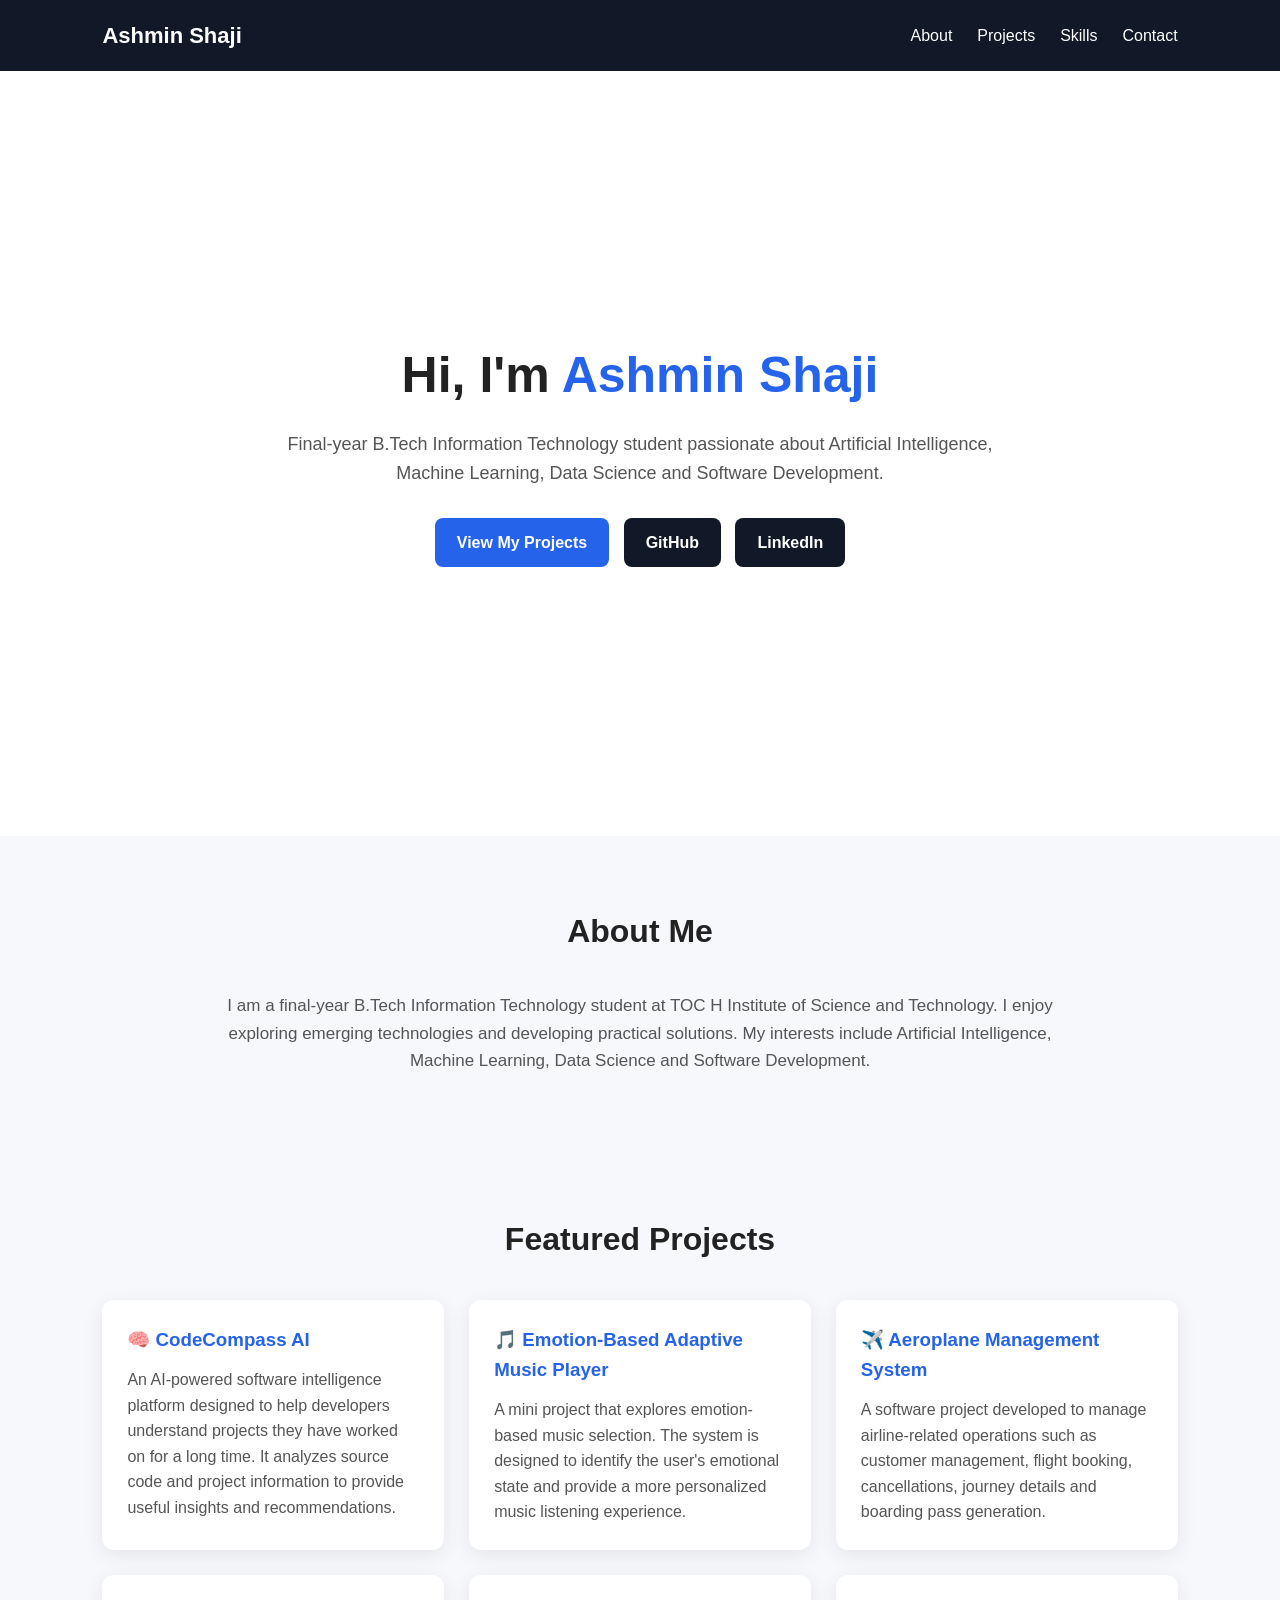
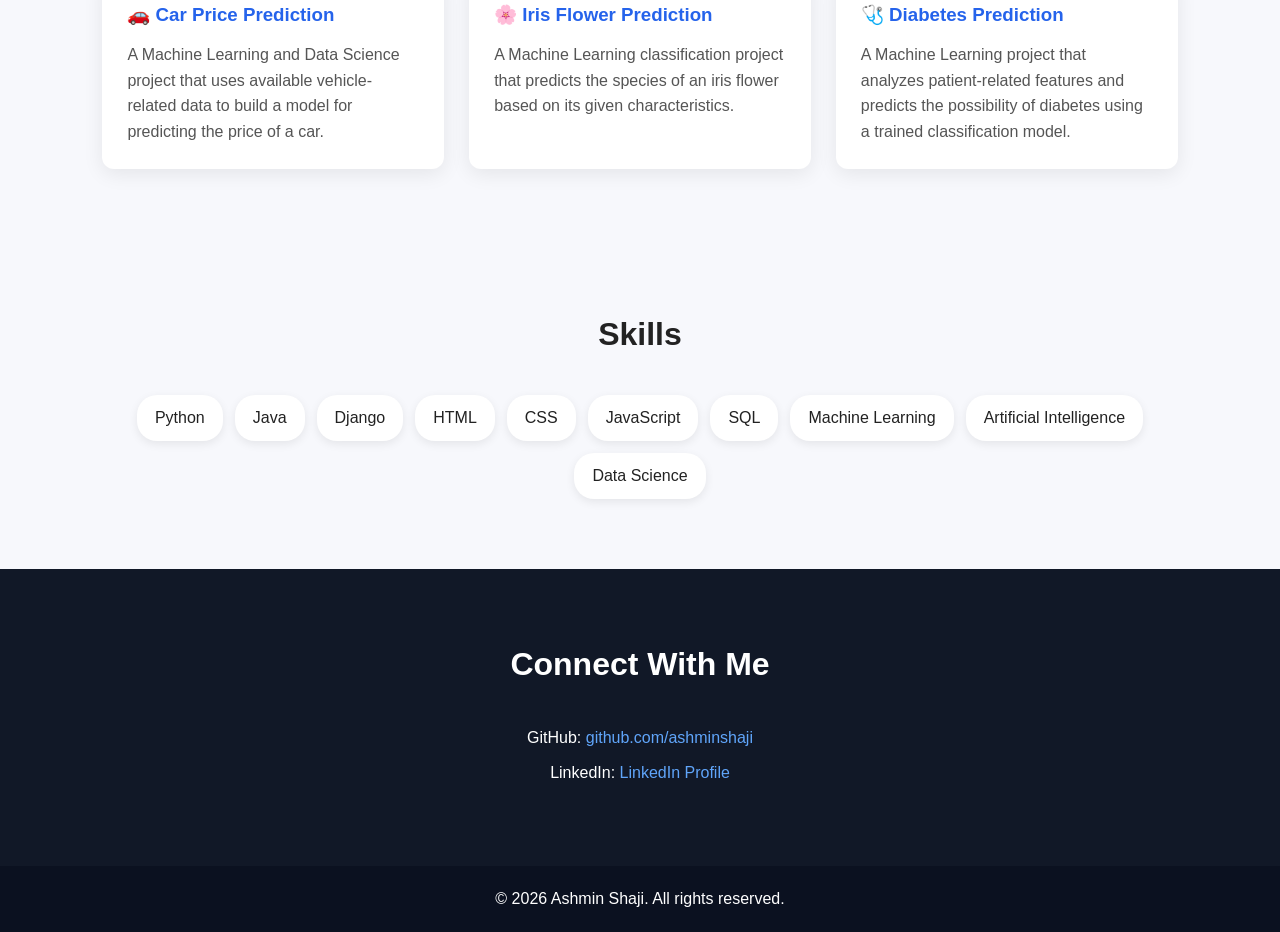
==== index.html @ 0270db67 "Create index.html" ====
<!DOCTYPE html>
<html lang="en">
<head>
    <meta charset="UTF-8">
    <meta name="viewport" content="width=device-width, initial-scale=1.0">

    <title>Ashmin Shaji | Portfolio</title>

    <style>
        * {
            margin: 0;
            padding: 0;
            box-sizing: border-box;
            scroll-behavior: smooth;
        }

        body {
            font-family: Arial, sans-serif;
            background: #f7f8fc;
            color: #222;
            line-height: 1.6;
        }

        header {
            background: #111827;
            color: white;
            padding: 18px 8%;
            position: sticky;
            top: 0;
            z-index: 1000;
        }

        nav {
            display: flex;
            justify-content: space-between;
            align-items: center;
        }

        .logo {
            font-size: 22px;
            font-weight: bold;
        }

        nav ul {
            display: flex;
            list-style: none;
            gap: 25px;
        }

        nav a {
            color: white;
            text-decoration: none;
        }

        nav a:hover {
            color: #60a5fa;
        }

        .hero {
            min-height: 85vh;
            display: flex;
            align-items: center;
            justify-content: center;
            text-align: center;
            padding: 50px 8%;
            background: white;
        }

        .hero h1 {
            font-size: 50px;
            margin-bottom: 15px;
        }

        .hero h1 span {
            color: #2563eb;
        }

        .hero p {
            max-width: 750px;
            margin: auto;
            font-size: 18px;
            color: #555;
        }

        .buttons {
            margin-top: 25px;
        }

        .btn {
            display: inline-block;
            padding: 12px 22px;
            margin: 5px;
            border-radius: 8px;
            text-decoration: none;
            font-weight: bold;
            background: #2563eb;
            color: white;
        }

        .btn.secondary {
            background: #111827;
        }

        section {
            padding: 70px 8%;
        }

        section h2 {
            text-align: center;
            font-size: 32px;
            margin-bottom: 35px;
        }

        .about {
            max-width: 850px;
            margin: auto;
            text-align: center;
            font-size: 17px;
            color: #555;
        }

        .projects {
            display: grid;
            grid-template-columns: repeat(auto-fit, minmax(280px, 1fr));
            gap: 25px;
        }

        .card {
            background: white;
            padding: 25px;
            border-radius: 12px;
            box-shadow: 0 5px 20px rgba(0,0,0,0.08);
        }

        .card h3 {
            margin-bottom: 12px;
            color: #2563eb;
        }

        .card p {
            color: #555;
        }

        .skills {
            display: flex;
            flex-wrap: wrap;
            justify-content: center;
            gap: 12px;
        }

        .skill {
            background: white;
            padding: 10px 18px;
            border-radius: 20px;
            box-shadow: 0 3px 10px rgba(0,0,0,0.08);
        }

        .contact {
            text-align: center;
            background: #111827;
            color: white;
        }

        .contact p {
            margin: 10px 0;
        }

        .contact a {
            color: #60a5fa;
            text-decoration: none;
        }

        footer {
            text-align: center;
            padding: 20px;
            background: #0b1120;
            color: white;
        }

        @media (max-width: 700px) {
            nav ul {
                display: none;
            }

            .hero h1 {
                font-size: 38px;
            }
        }
    </style>
</head>

<body>

<header>
    <nav>
        <div class="logo">Ashmin Shaji</div>

        <ul>
            <li><a href="#about">About</a></li>
            <li><a href="#projects">Projects</a></li>
            <li><a href="#skills">Skills</a></li>
            <li><a href="#contact">Contact</a></li>
        </ul>
    </nav>
</header>

<section class="hero">
    <div>
        <h1>Hi, I'm <span>Ashmin Shaji</span></h1>

        <p>
            Final-year B.Tech Information Technology student passionate about
            Artificial Intelligence, Machine Learning, Data Science and
            Software Development.
        </p>

        <div class="buttons">
            <a class="btn" href="#projects">View My Projects</a>

            <a class="btn secondary"
               href="https://github.com/ashminshaji"
               target="_blank">
                GitHub
            </a>

            <a class="btn secondary"
               href="https://www.linkedin.com/in/ashmin-shaji-2b03342a4"
               target="_blank">
                LinkedIn
            </a>
        </div>
    </div>
</section>

<section id="about">
    <h2>About Me</h2>

    <div class="about">
        <p>
            I am a final-year B.Tech Information Technology student at
            TOC H Institute of Science and Technology. I enjoy exploring
            emerging technologies and developing practical solutions.
            My interests include Artificial Intelligence, Machine Learning,
            Data Science and Software Development.
        </p>
    </div>
</section>

<section id="projects">
    <h2>Featured Projects</h2>

    <div class="projects">

        <div class="card">
            <h3>🧠 CodeCompass AI</h3>
            <p>
                An AI-powered software intelligence platform designed to help
                developers understand projects they have worked on for a long
                time. It analyzes source code and project information to provide
                useful insights and recommendations.
            </p>
        </div>

        <div class="card">
            <h3>🎵 Emotion-Based Adaptive Music Player</h3>
            <p>
                A mini project that explores emotion-based music selection.
                The system is designed to identify the user's emotional state
                and provide a more personalized music listening experience.
            </p>
        </div>

        <div class="card">
            <h3>✈️ Aeroplane Management System</h3>
            <p>
                A software project developed to manage airline-related
                operations such as customer management, flight booking,
                cancellations, journey details and boarding pass generation.
            </p>
        </div>

        <div class="card">
            <h3>🚗 Car Price Prediction</h3>
            <p>
                A Machine Learning and Data Science project that uses
                available vehicle-related data to build a model for predicting
                the price of a car.
            </p>
        </div>

        <div class="card">
            <h3>🌸 Iris Flower Prediction</h3>
            <p>
                A Machine Learning classification project that predicts the
                species of an iris flower based on its given characteristics.
            </p>
        </div>

        <div class="card">
            <h3>🩺 Diabetes Prediction</h3>
            <p>
                A Machine Learning project that analyzes patient-related
                features and predicts the possibility of diabetes using a
                trained classification model.
            </p>
        </div>

    </div>
</section>

<section id="skills">
    <h2>Skills</h2>

    <div class="skills">
        <div class="skill">Python</div>
        <div class="skill">Java</div>
        <div class="skill">Django</div>
        <div class="skill">HTML</div>
        <div class="skill">CSS</div>
        <div class="skill">JavaScript</div>
        <div class="skill">SQL</div>
        <div class="skill">Machine Learning</div>
        <div class="skill">Artificial Intelligence</div>
        <div class="skill">Data Science</div>
    </div>
</section>

<section id="contact" class="contact">
    <h2>Connect With Me</h2>

    <p>
        GitHub:
        <a href="https://github.com/ashminshaji" target="_blank">
            github.com/ashminshaji
        </a>
    </p>

    <p>
        LinkedIn:
        <a href="https://www.linkedin.com/in/ashmin-shaji-2b03342a4"
           target="_blank">
            LinkedIn Profile
        </a>
    </p>
</section>

<footer>
    <p>© 2026 Ashmin Shaji. All rights reserved.</p>
</footer>

</body>
</html>
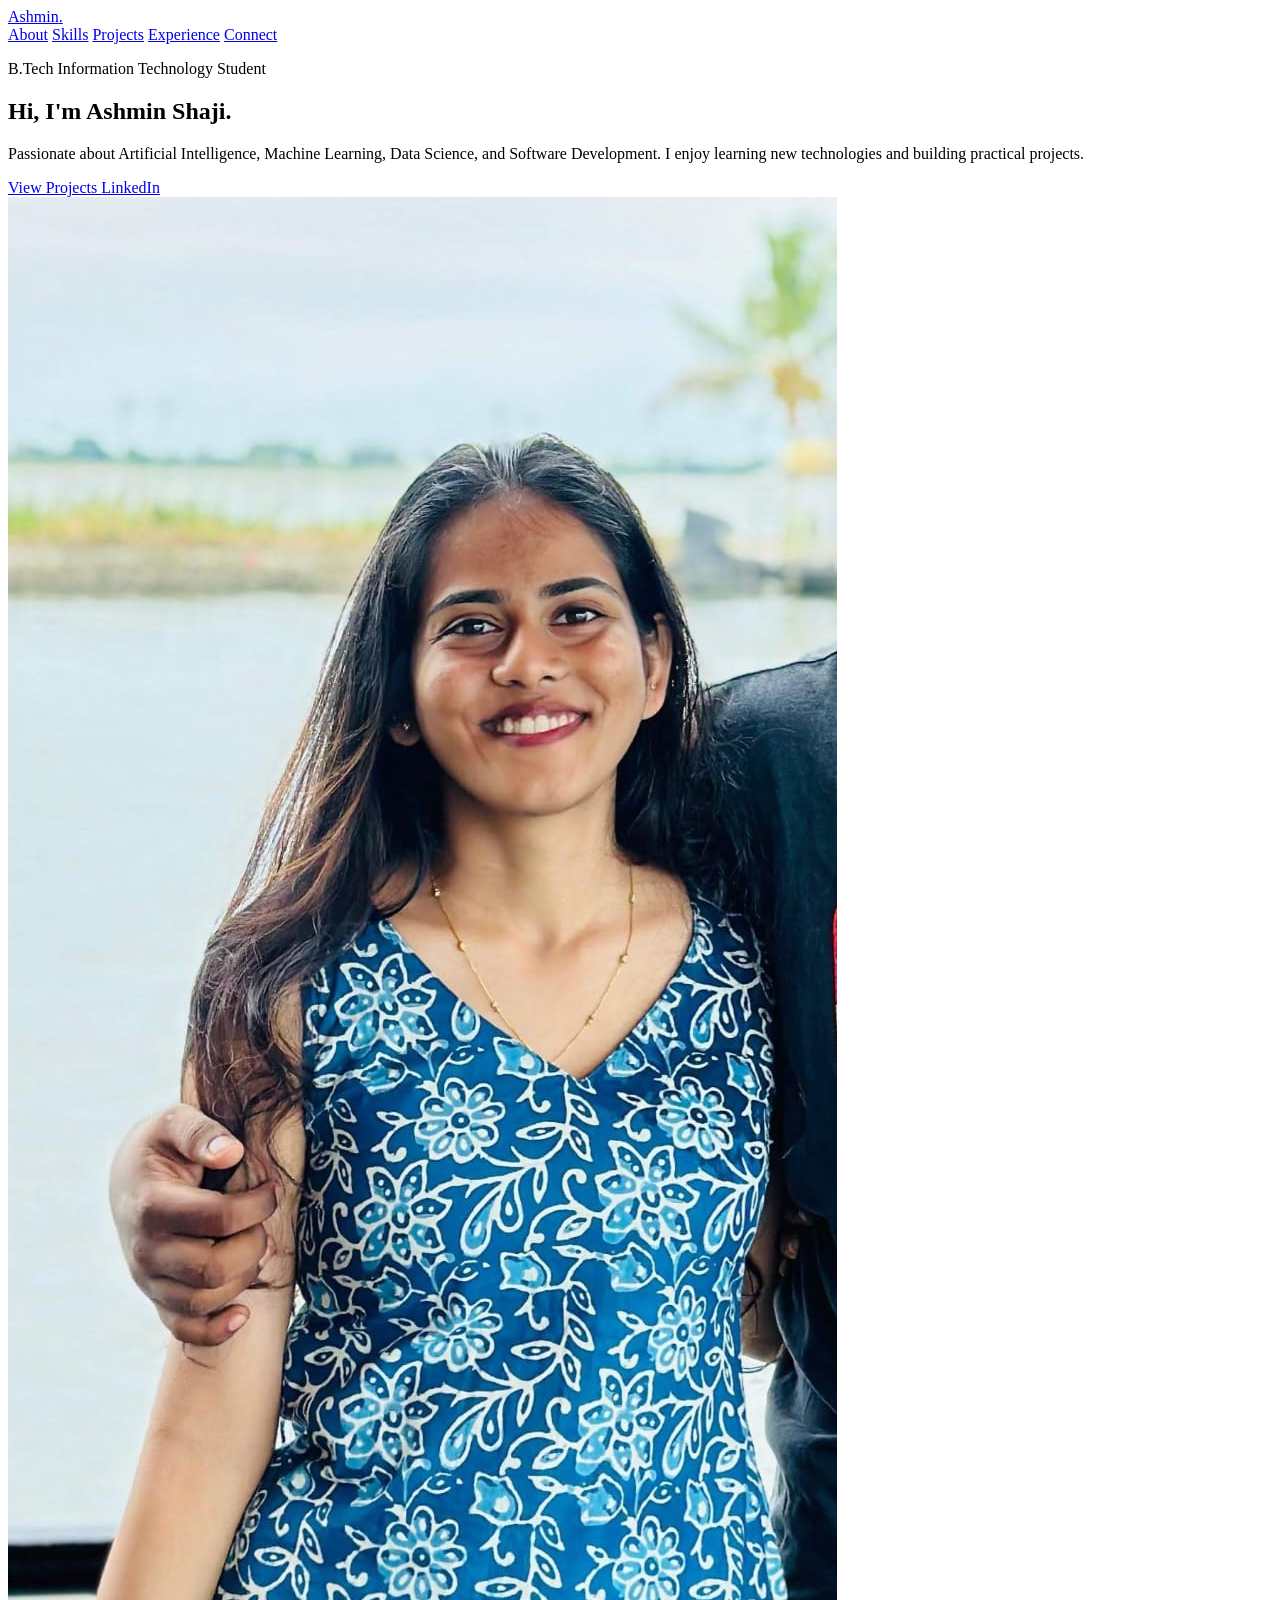
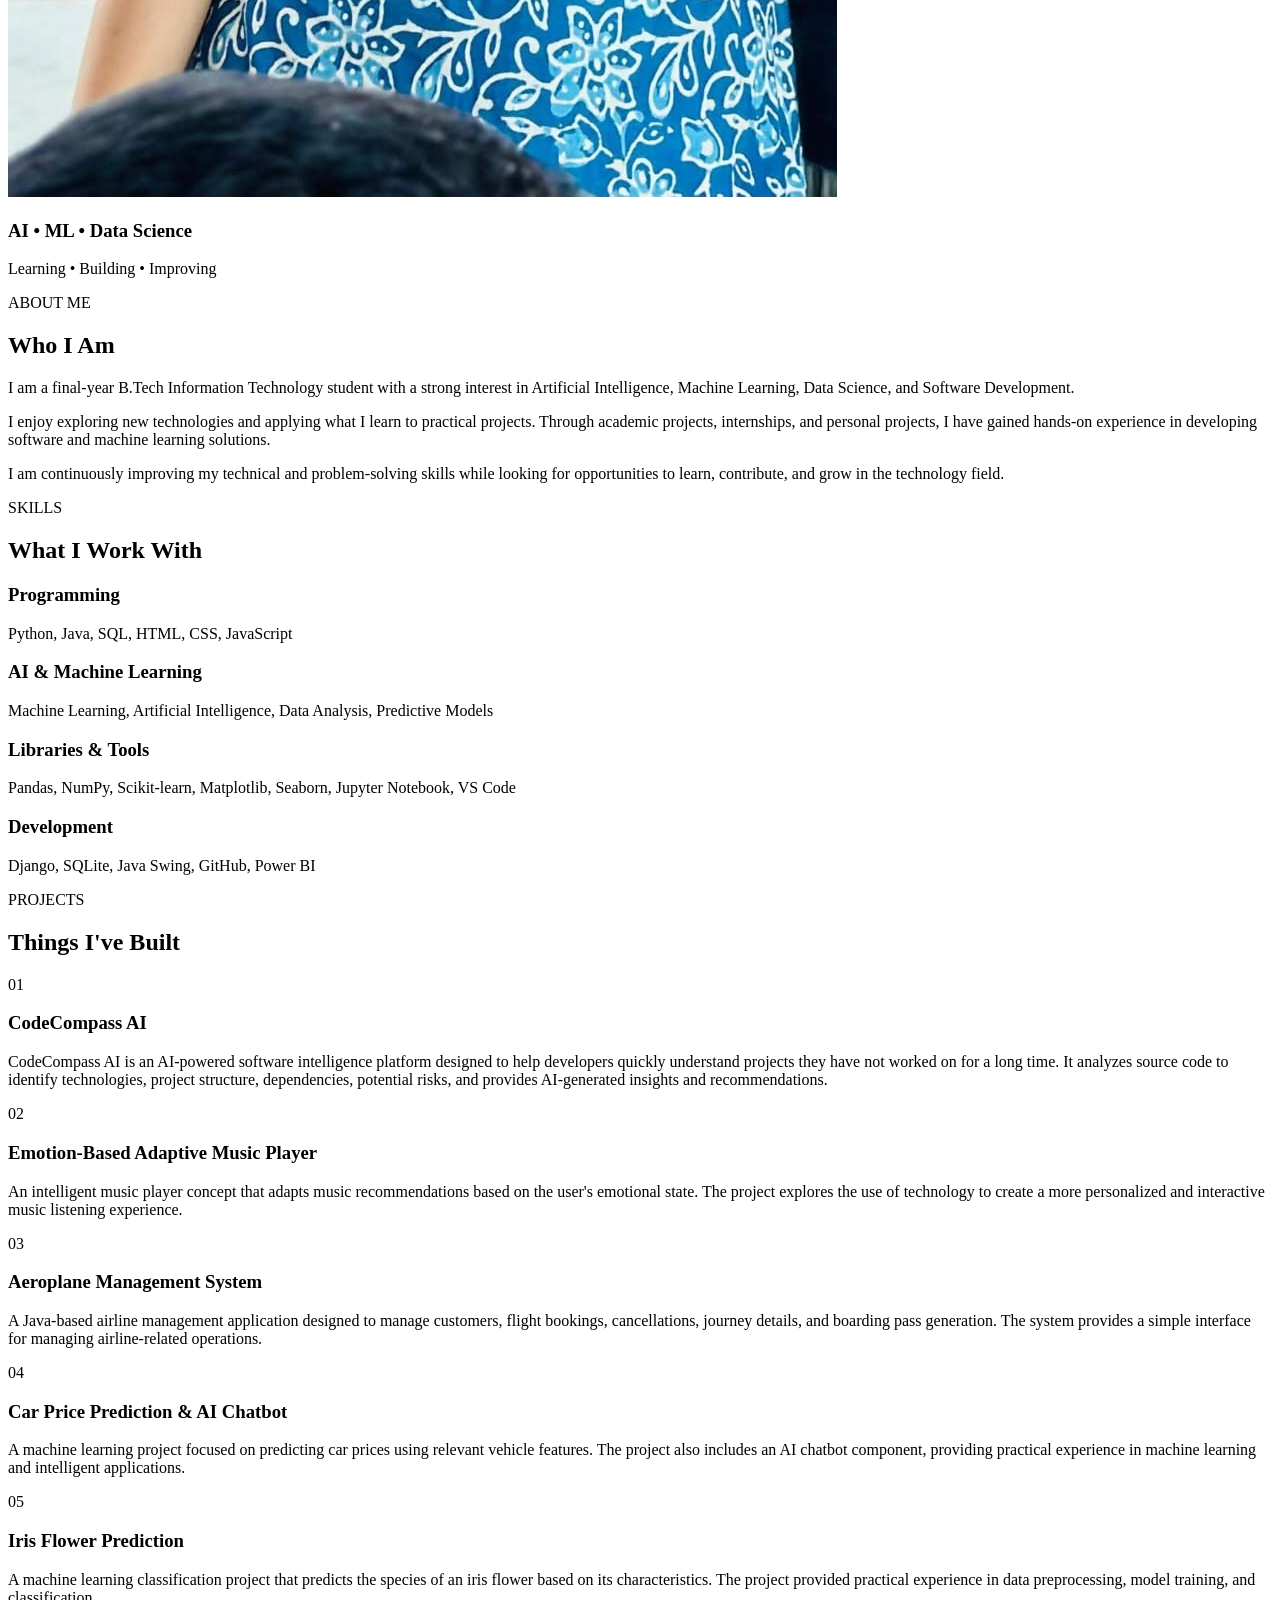
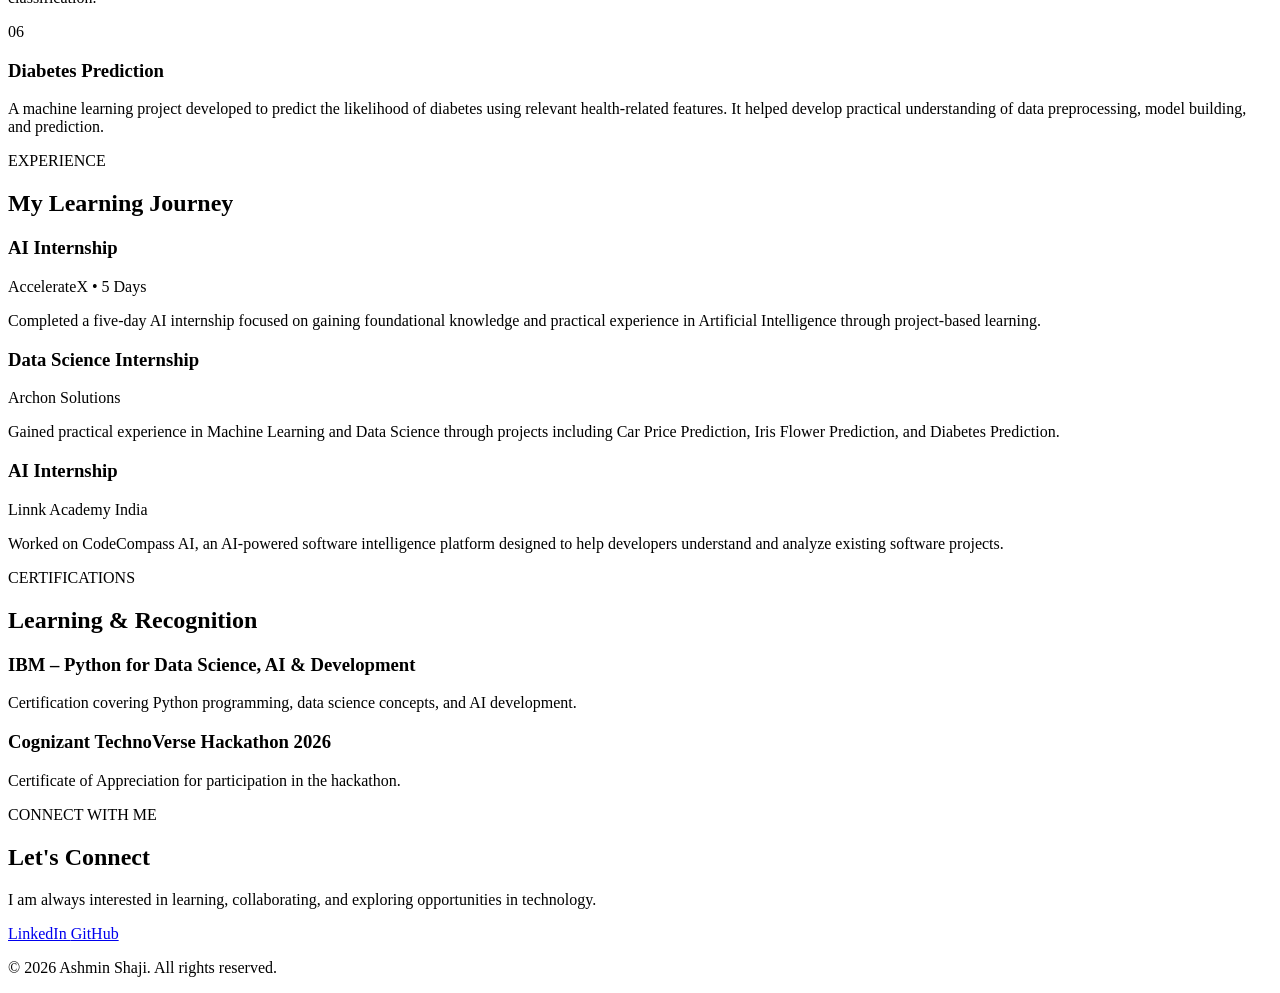
==== commit 583bf351: "Update index.html" ====
--- a/index.html
+++ b/index.html
@@ -1,352 +1,463 @@
 <!DOCTYPE html>
 <html lang="en">
+
 <head>
     <meta charset="UTF-8">
     <meta name="viewport" content="width=device-width, initial-scale=1.0">
 
     <title>Ashmin Shaji | Portfolio</title>
 
-    <style>
-        * {
-            margin: 0;
-            padding: 0;
-            box-sizing: border-box;
-            scroll-behavior: smooth;
-        }
-
-        body {
-            font-family: Arial, sans-serif;
-            background: #f7f8fc;
-            color: #222;
-            line-height: 1.6;
-        }
-
-        header {
-            background: #111827;
-            color: white;
-            padding: 18px 8%;
-            position: sticky;
-            top: 0;
-            z-index: 1000;
-        }
-
-        nav {
-            display: flex;
-            justify-content: space-between;
-            align-items: center;
-        }
-
-        .logo {
-            font-size: 22px;
-            font-weight: bold;
-        }
-
-        nav ul {
-            display: flex;
-            list-style: none;
-            gap: 25px;
-        }
-
-        nav a {
-            color: white;
-            text-decoration: none;
-        }
-
-        nav a:hover {
-            color: #60a5fa;
-        }
-
-        .hero {
-            min-height: 85vh;
-            display: flex;
-            align-items: center;
-            justify-content: center;
-            text-align: center;
-            padding: 50px 8%;
-            background: white;
-        }
-
-        .hero h1 {
-            font-size: 50px;
-            margin-bottom: 15px;
-        }
-
-        .hero h1 span {
-            color: #2563eb;
-        }
-
-        .hero p {
-            max-width: 750px;
-            margin: auto;
-            font-size: 18px;
-            color: #555;
-        }
-
-        .buttons {
-            margin-top: 25px;
-        }
-
-        .btn {
-            display: inline-block;
-            padding: 12px 22px;
-            margin: 5px;
-            border-radius: 8px;
-            text-decoration: none;
-            font-weight: bold;
-            background: #2563eb;
-            color: white;
-        }
-
-        .btn.secondary {
-            background: #111827;
-        }
-
-        section {
-            padding: 70px 8%;
-        }
-
-        section h2 {
-            text-align: center;
-            font-size: 32px;
-            margin-bottom: 35px;
-        }
-
-        .about {
-            max-width: 850px;
-            margin: auto;
-            text-align: center;
-            font-size: 17px;
-            color: #555;
-        }
-
-        .projects {
-            display: grid;
-            grid-template-columns: repeat(auto-fit, minmax(280px, 1fr));
-            gap: 25px;
-        }
-
-        .card {
-            background: white;
-            padding: 25px;
-            border-radius: 12px;
-            box-shadow: 0 5px 20px rgba(0,0,0,0.08);
-        }
-
-        .card h3 {
-            margin-bottom: 12px;
-            color: #2563eb;
-        }
-
-        .card p {
-            color: #555;
-        }
-
-        .skills {
-            display: flex;
-            flex-wrap: wrap;
-            justify-content: center;
-            gap: 12px;
-        }
-
-        .skill {
-            background: white;
-            padding: 10px 18px;
-            border-radius: 20px;
-            box-shadow: 0 3px 10px rgba(0,0,0,0.08);
-        }
-
-        .contact {
-            text-align: center;
-            background: #111827;
-            color: white;
-        }
-
-        .contact p {
-            margin: 10px 0;
-        }
-
-        .contact a {
-            color: #60a5fa;
-            text-decoration: none;
-        }
-
-        footer {
-            text-align: center;
-            padding: 20px;
-            background: #0b1120;
-            color: white;
-        }
-
-        @media (max-width: 700px) {
-            nav ul {
-                display: none;
-            }
-
-            .hero h1 {
-                font-size: 38px;
-            }
-        }
-    </style>
+    <link rel="stylesheet" href="style.css">
+
+    <link rel="preconnect" href="https://fonts.googleapis.com">
+    <link rel="preconnect" href="https://fonts.gstatic.com" crossorigin>
+    <link href="https://fonts.googleapis.com/css2?family=Inter:wght@400;500;600;700;800&display=swap" rel="stylesheet">
 </head>
 
 <body>
 
-<header>
-    <nav>
-        <div class="logo">Ashmin Shaji</div>
-
-        <ul>
-            <li><a href="#about">About</a></li>
-            <li><a href="#projects">Projects</a></li>
-            <li><a href="#skills">Skills</a></li>
-            <li><a href="#contact">Contact</a></li>
-        </ul>
-    </nav>
-</header>
-
-<section class="hero">
-    <div>
-        <h1>Hi, I'm <span>Ashmin Shaji</span></h1>
+    <!-- Navigation -->
+    <header>
+        <a href="#home" class="logo">
+            Ashmin<span>.</span>
+        </a>
+
+        <nav>
+            <a href="#about">About</a>
+            <a href="#skills">Skills</a>
+            <a href="#projects">Projects</a>
+            <a href="#experience">Experience</a>
+            <a href="#contact">Connect</a>
+        </nav>
+    </header>
+
+
+    <!-- Home Section -->
+    <section id="home" class="hero">
+
+        <div class="hero-content">
+
+            <p class="small-title">
+                B.Tech Information Technology Student
+            </p>
+
+            <h1>
+                Hi, I'm <span>Ashmin Shaji.</span>
+            </h1>
+
+            <p class="hero-text">
+                Passionate about Artificial Intelligence, Machine Learning,
+                Data Science, and Software Development. I enjoy learning
+                new technologies and building practical projects.
+            </p>
+
+            <div class="buttons">
+                <a href="#projects" class="button dark">
+                    View Projects
+                </a>
+
+                <a href="https://www.linkedin.com/in/ashmin-shaji-2b03342a4"
+                   target="_blank"
+                   class="button light">
+                    LinkedIn
+                </a>
+            </div>
+
+        </div>
+
+
+        <!-- Profile Card -->
+        <div class="profile-card">
+
+            <img src="profile.jpg"
+                 alt="Ashmin Shaji"
+                 class="profile-photo">
+
+            <h3>
+                AI • ML • Data Science
+            </h3>
+
+            <p>
+                Learning • Building • Improving
+            </p>
+
+        </div>
+
+    </section>
+
+
+    <!-- About Section -->
+    <section id="about" class="section">
+
+        <div class="section-heading">
+            <p>ABOUT ME</p>
+            <h2>Who I Am</h2>
+        </div>
+
+        <div class="about-content">
+
+            <p>
+                I am a final-year B.Tech Information Technology student
+                with a strong interest in Artificial Intelligence,
+                Machine Learning, Data Science, and Software Development.
+            </p>
+
+            <p>
+                I enjoy exploring new technologies and applying what I
+                learn to practical projects. Through academic projects,
+                internships, and personal projects, I have gained
+                hands-on experience in developing software and
+                machine learning solutions.
+            </p>
+
+            <p>
+                I am continuously improving my technical and problem-solving
+                skills while looking for opportunities to learn, contribute,
+                and grow in the technology field.
+            </p>
+
+        </div>
+
+    </section>
+
+
+    <!-- Skills Section -->
+    <section id="skills" class="section">
+
+        <div class="section-heading">
+            <p>SKILLS</p>
+            <h2>What I Work With</h2>
+        </div>
+
+        <div class="skills-grid">
+
+            <div class="skill-card">
+                <h3>Programming</h3>
+                <p>
+                    Python, Java, SQL, HTML, CSS, JavaScript
+                </p>
+            </div>
+
+            <div class="skill-card">
+                <h3>AI & Machine Learning</h3>
+                <p>
+                    Machine Learning, Artificial Intelligence,
+                    Data Analysis, Predictive Models
+                </p>
+            </div>
+
+            <div class="skill-card">
+                <h3>Libraries & Tools</h3>
+                <p>
+                    Pandas, NumPy, Scikit-learn, Matplotlib,
+                    Seaborn, Jupyter Notebook, VS Code
+                </p>
+            </div>
+
+            <div class="skill-card">
+                <h3>Development</h3>
+                <p>
+                    Django, SQLite, Java Swing,
+                    GitHub, Power BI
+                </p>
+            </div>
+
+        </div>
+
+    </section>
+
+
+    <!-- Projects Section -->
+    <section id="projects" class="section">
+
+        <div class="section-heading">
+            <p>PROJECTS</p>
+            <h2>Things I've Built</h2>
+        </div>
+
+
+        <div class="projects-grid">
+
+
+            <!-- CodeCompass AI -->
+            <div class="project-card">
+
+                <div class="project-number">
+                    01
+                </div>
+
+                <h3>
+                    CodeCompass AI
+                </h3>
+
+                <p>
+                    CodeCompass AI is an AI-powered software intelligence
+                    platform designed to help developers quickly understand
+                    projects they have not worked on for a long time.
+                    It analyzes source code to identify technologies,
+                    project structure, dependencies, potential risks,
+                    and provides AI-generated insights and recommendations.
+                </p>
+
+            </div>
+
+
+            <!-- Emotion Music Player -->
+            <div class="project-card">
+
+                <div class="project-number">
+                    02
+                </div>
+
+                <h3>
+                    Emotion-Based Adaptive Music Player
+                </h3>
+
+                <p>
+                    An intelligent music player concept that adapts music
+                    recommendations based on the user's emotional state.
+                    The project explores the use of technology to create
+                    a more personalized and interactive music listening
+                    experience.
+                </p>
+
+            </div>
+
+
+            <!-- Aeroplane Management -->
+            <div class="project-card">
+
+                <div class="project-number">
+                    03
+                </div>
+
+                <h3>
+                    Aeroplane Management System
+                </h3>
+
+                <p>
+                    A Java-based airline management application designed
+                    to manage customers, flight bookings, cancellations,
+                    journey details, and boarding pass generation.
+                    The system provides a simple interface for managing
+                    airline-related operations.
+                </p>
+
+            </div>
+
+
+            <!-- Car Price -->
+            <div class="project-card">
+
+                <div class="project-number">
+                    04
+                </div>
+
+                <h3>
+                    Car Price Prediction & AI Chatbot
+                </h3>
+
+                <p>
+                    A machine learning project focused on predicting
+                    car prices using relevant vehicle features.
+                    The project also includes an AI chatbot component,
+                    providing practical experience in machine learning
+                    and intelligent applications.
+                </p>
+
+            </div>
+
+
+            <!-- Iris -->
+            <div class="project-card">
+
+                <div class="project-number">
+                    05
+                </div>
+
+                <h3>
+                    Iris Flower Prediction
+                </h3>
+
+                <p>
+                    A machine learning classification project that predicts
+                    the species of an iris flower based on its characteristics.
+                    The project provided practical experience in data
+                    preprocessing, model training, and classification.
+                </p>
+
+            </div>
+
+
+            <!-- Diabetes -->
+            <div class="project-card">
+
+                <div class="project-number">
+                    06
+                </div>
+
+                <h3>
+                    Diabetes Prediction
+                </h3>
+
+                <p>
+                    A machine learning project developed to predict the
+                    likelihood of diabetes using relevant health-related
+                    features. It helped develop practical understanding
+                    of data preprocessing, model building, and prediction.
+                </p>
+
+            </div>
+
+        </div>
+
+    </section>
+
+
+    <!-- Experience Section -->
+    <section id="experience" class="section">
+
+        <div class="section-heading">
+            <p>EXPERIENCE</p>
+            <h2>My Learning Journey</h2>
+        </div>
+
+
+        <div class="experience-card">
+
+            <h3>AI Internship</h3>
+
+            <p class="date">
+                AccelerateX • 5 Days
+            </p>
+
+            <p>
+                Completed a five-day AI internship focused on gaining
+                foundational knowledge and practical experience in
+                Artificial Intelligence through project-based learning.
+            </p>
+
+        </div>
+
+
+        <div class="experience-card">
+
+            <h3>Data Science Internship</h3>
+
+            <p class="date">
+                Archon Solutions
+            </p>
+
+            <p>
+                Gained practical experience in Machine Learning and
+                Data Science through projects including Car Price
+                Prediction, Iris Flower Prediction, and Diabetes
+                Prediction.
+            </p>
+
+        </div>
+
+
+        <div class="experience-card">
+
+            <h3>AI Internship</h3>
+
+            <p class="date">
+                Linnk Academy India
+            </p>
+
+            <p>
+                Worked on CodeCompass AI, an AI-powered software
+                intelligence platform designed to help developers
+                understand and analyze existing software projects.
+            </p>
+
+        </div>
+
+    </section>
+
+
+    <!-- Certifications Section -->
+    <section class="section">
+
+        <div class="section-heading">
+            <p>CERTIFICATIONS</p>
+            <h2>Learning & Recognition</h2>
+        </div>
+
+        <div class="certifications">
+
+            <div class="certificate-card">
+                <h3>
+                    IBM – Python for Data Science, AI & Development
+                </h3>
+
+                <p>
+                    Certification covering Python programming,
+                    data science concepts, and AI development.
+                </p>
+            </div>
+
+
+            <div class="certificate-card">
+                <h3>
+                    Cognizant TechnoVerse Hackathon 2026
+                </h3>
+
+                <p>
+                    Certificate of Appreciation for participation
+                    in the hackathon.
+                </p>
+            </div>
+
+        </div>
+
+    </section>
+
+
+    <!-- Contact / Connect Section -->
+    <section id="contact" class="contact-section">
+
+        <p class="small-title">
+            CONNECT WITH ME
+        </p>
+
+        <h2>
+            Let's Connect
+        </h2>
 
         <p>
-            Final-year B.Tech Information Technology student passionate about
-            Artificial Intelligence, Machine Learning, Data Science and
-            Software Development.
+            I am always interested in learning, collaborating,
+            and exploring opportunities in technology.
         </p>
 
-        <div class="buttons">
-            <a class="btn" href="#projects">View My Projects</a>
-
-            <a class="btn secondary"
-               href="https://github.com/ashminshaji"
-               target="_blank">
+        <div class="contact-buttons">
+
+            <a href="https://www.linkedin.com/in/ashmin-shaji-2b03342a4"
+               target="_blank"
+               class="button dark">
+                LinkedIn
+            </a>
+
+            <a href="https://github.com/ashminshaji"
+               target="_blank"
+               class="button light">
                 GitHub
             </a>
 
-            <a class="btn secondary"
-               href="https://www.linkedin.com/in/ashmin-shaji-2b03342a4"
-               target="_blank">
-                LinkedIn
-            </a>
-        </div>
-    </div>
-</section>
-
-<section id="about">
-    <h2>About Me</h2>
-
-    <div class="about">
+        </div>
+
+    </section>
+
+
+    <!-- Footer -->
+    <footer>
+
         <p>
-            I am a final-year B.Tech Information Technology student at
-            TOC H Institute of Science and Technology. I enjoy exploring
-            emerging technologies and developing practical solutions.
-            My interests include Artificial Intelligence, Machine Learning,
-            Data Science and Software Development.
+            © 2026 Ashmin Shaji. All rights reserved.
         </p>
-    </div>
-</section>
-
-<section id="projects">
-    <h2>Featured Projects</h2>
-
-    <div class="projects">
-
-        <div class="card">
-            <h3>🧠 CodeCompass AI</h3>
-            <p>
-                An AI-powered software intelligence platform designed to help
-                developers understand projects they have worked on for a long
-                time. It analyzes source code and project information to provide
-                useful insights and recommendations.
-            </p>
-        </div>
-
-        <div class="card">
-            <h3>🎵 Emotion-Based Adaptive Music Player</h3>
-            <p>
-                A mini project that explores emotion-based music selection.
-                The system is designed to identify the user's emotional state
-                and provide a more personalized music listening experience.
-            </p>
-        </div>
-
-        <div class="card">
-            <h3>✈️ Aeroplane Management System</h3>
-            <p>
-                A software project developed to manage airline-related
-                operations such as customer management, flight booking,
-                cancellations, journey details and boarding pass generation.
-            </p>
-        </div>
-
-        <div class="card">
-            <h3>🚗 Car Price Prediction</h3>
-            <p>
-                A Machine Learning and Data Science project that uses
-                available vehicle-related data to build a model for predicting
-                the price of a car.
-            </p>
-        </div>
-
-        <div class="card">
-            <h3>🌸 Iris Flower Prediction</h3>
-            <p>
-                A Machine Learning classification project that predicts the
-                species of an iris flower based on its given characteristics.
-            </p>
-        </div>
-
-        <div class="card">
-            <h3>🩺 Diabetes Prediction</h3>
-            <p>
-                A Machine Learning project that analyzes patient-related
-                features and predicts the possibility of diabetes using a
-                trained classification model.
-            </p>
-        </div>
-
-    </div>
-</section>
-
-<section id="skills">
-    <h2>Skills</h2>
-
-    <div class="skills">
-        <div class="skill">Python</div>
-        <div class="skill">Java</div>
-        <div class="skill">Django</div>
-        <div class="skill">HTML</div>
-        <div class="skill">CSS</div>
-        <div class="skill">JavaScript</div>
-        <div class="skill">SQL</div>
-        <div class="skill">Machine Learning</div>
-        <div class="skill">Artificial Intelligence</div>
-        <div class="skill">Data Science</div>
-    </div>
-</section>
-
-<section id="contact" class="contact">
-    <h2>Connect With Me</h2>
-
-    <p>
-        GitHub:
-        <a href="https://github.com/ashminshaji" target="_blank">
-            github.com/ashminshaji
-        </a>
-    </p>
-
-    <p>
-        LinkedIn:
-        <a href="https://www.linkedin.com/in/ashmin-shaji-2b03342a4"
-           target="_blank">
-            LinkedIn Profile
-        </a>
-    </p>
-</section>
-
-<footer>
-    <p>© 2026 Ashmin Shaji. All rights reserved.</p>
-</footer>
+
+    </footer>
 
 </body>
 </html>
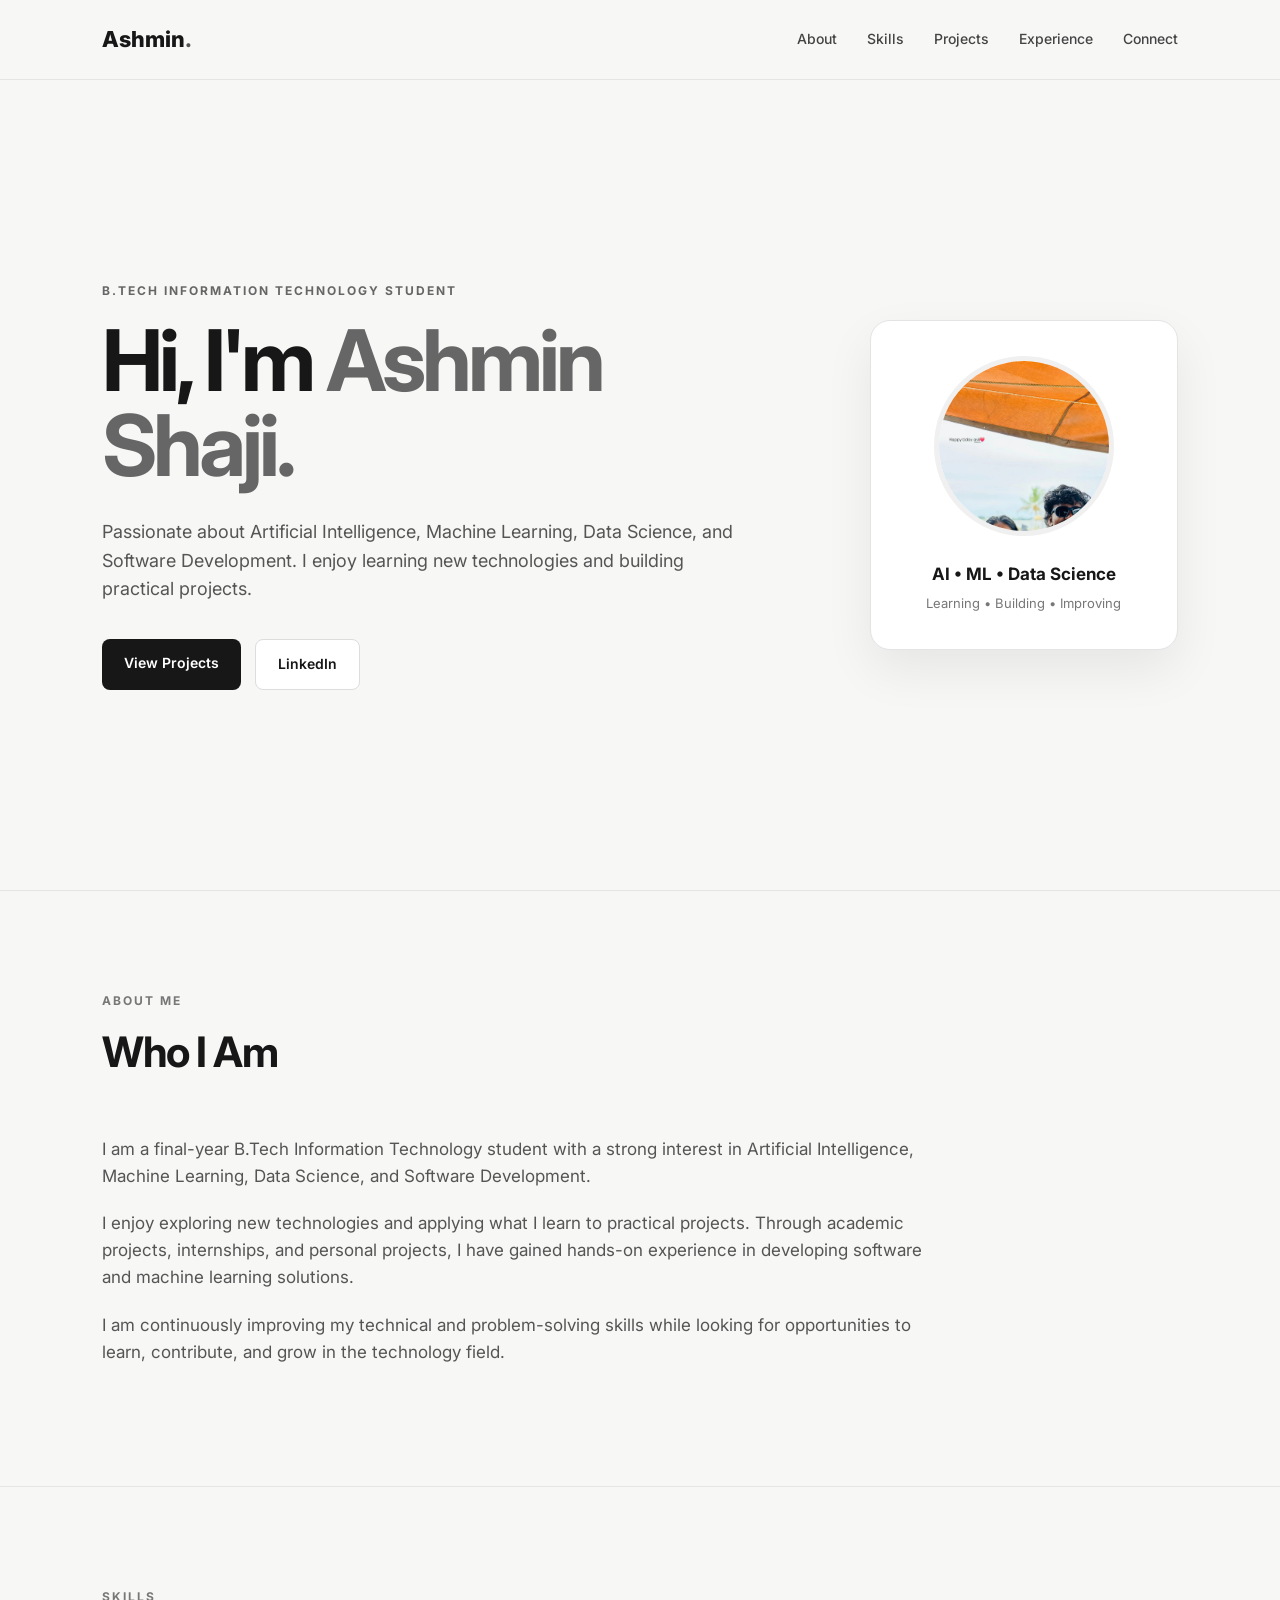
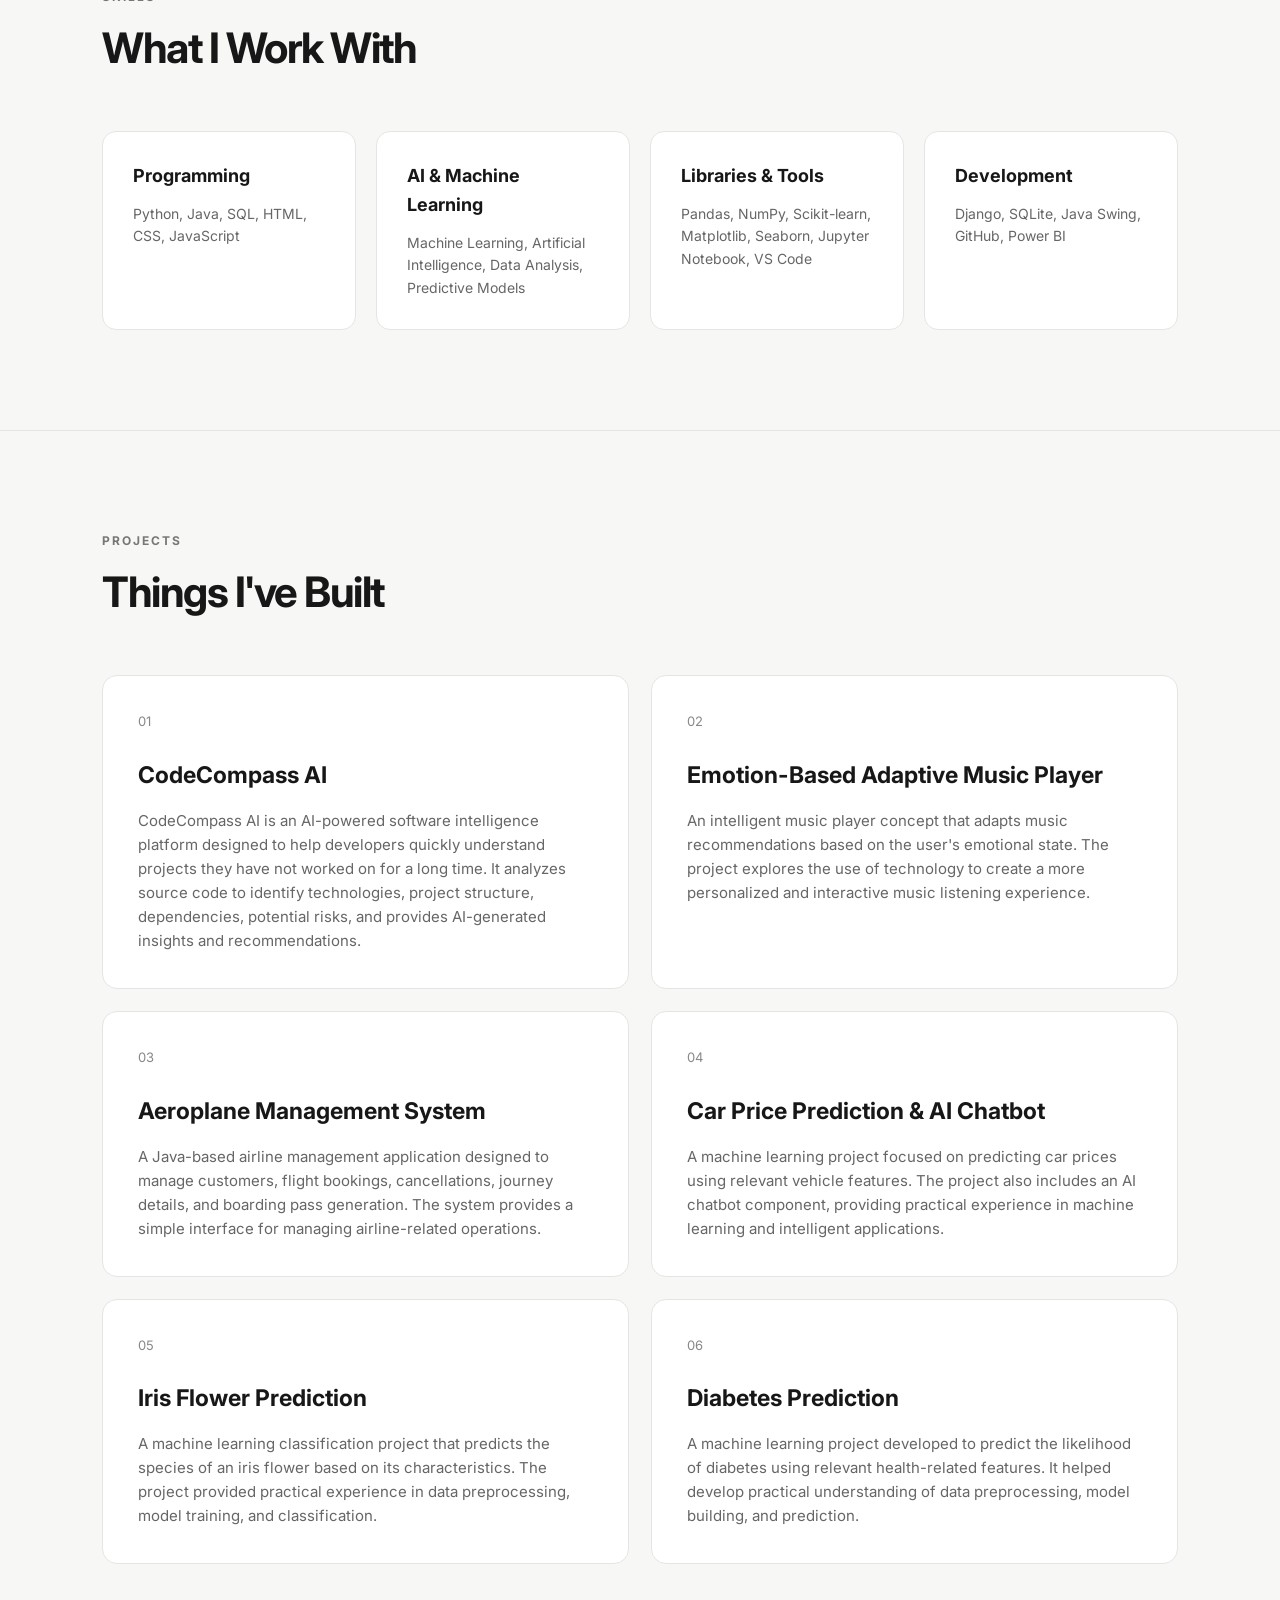
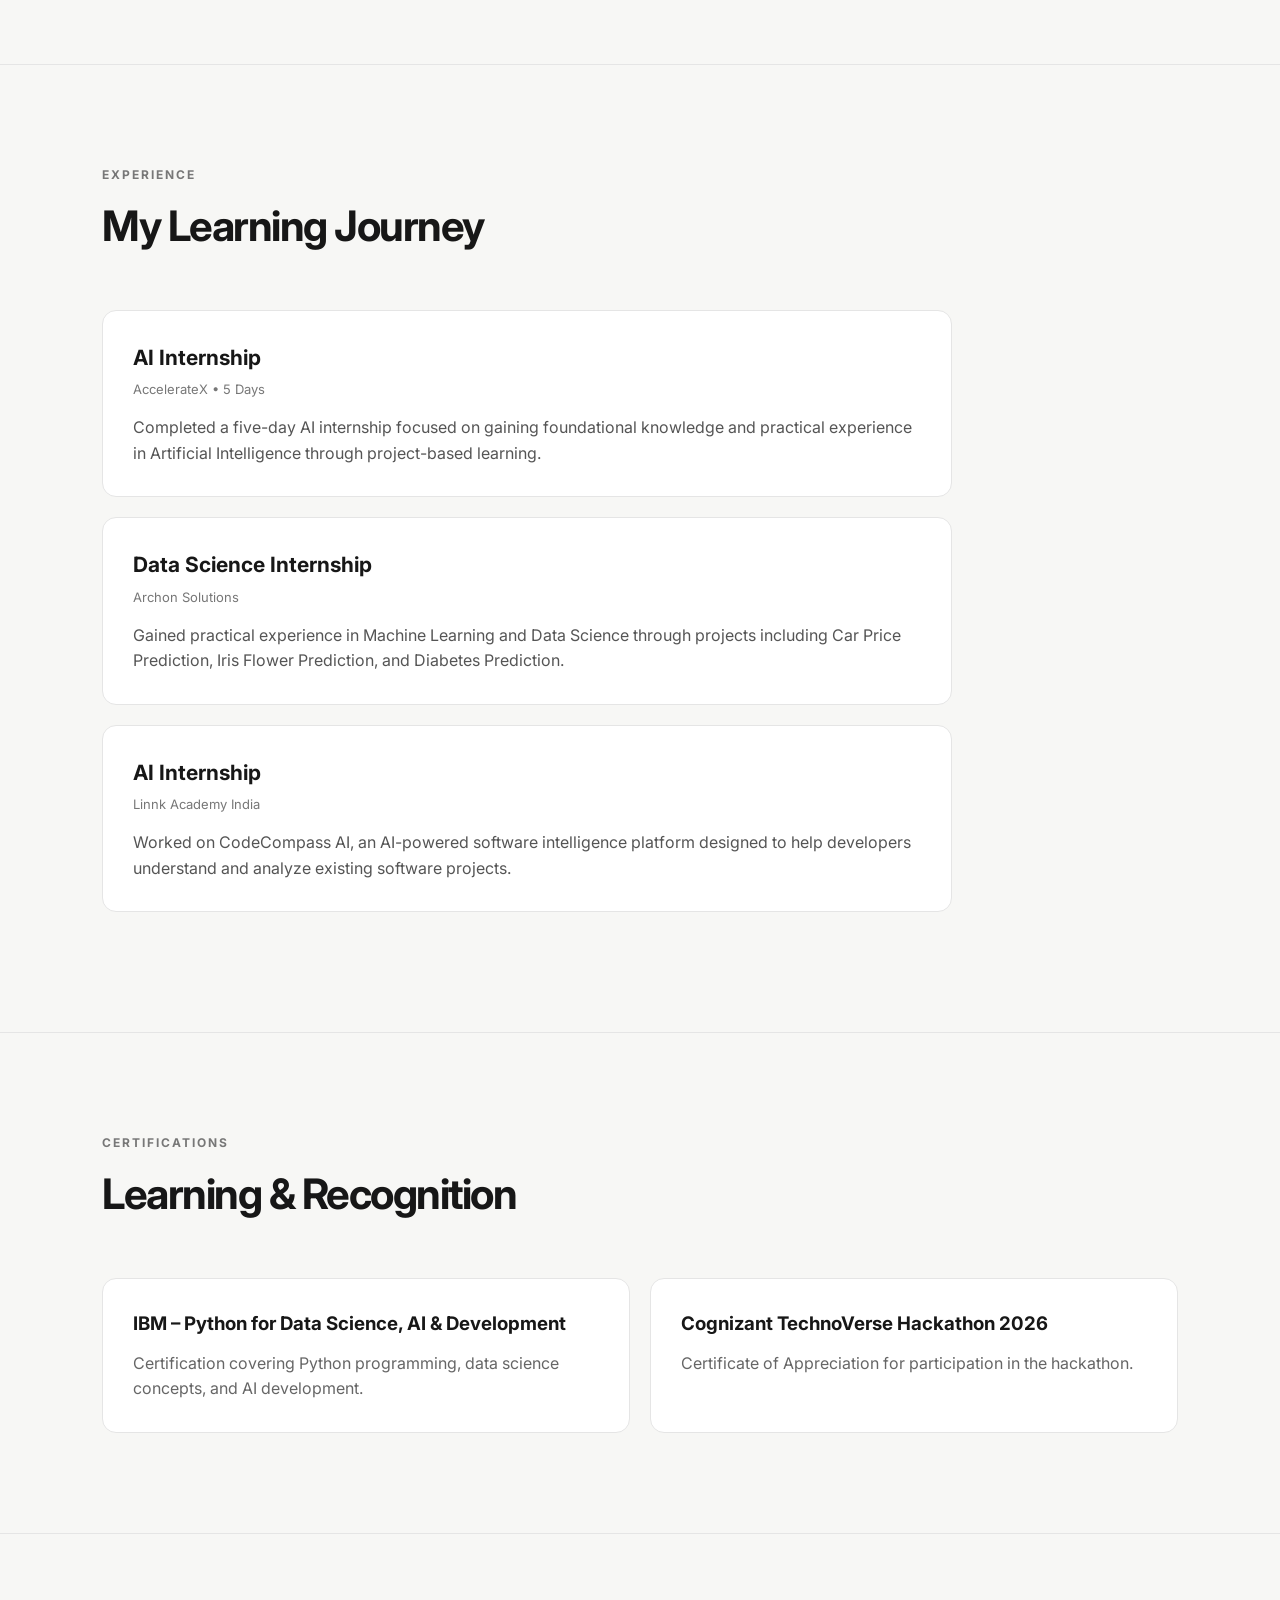
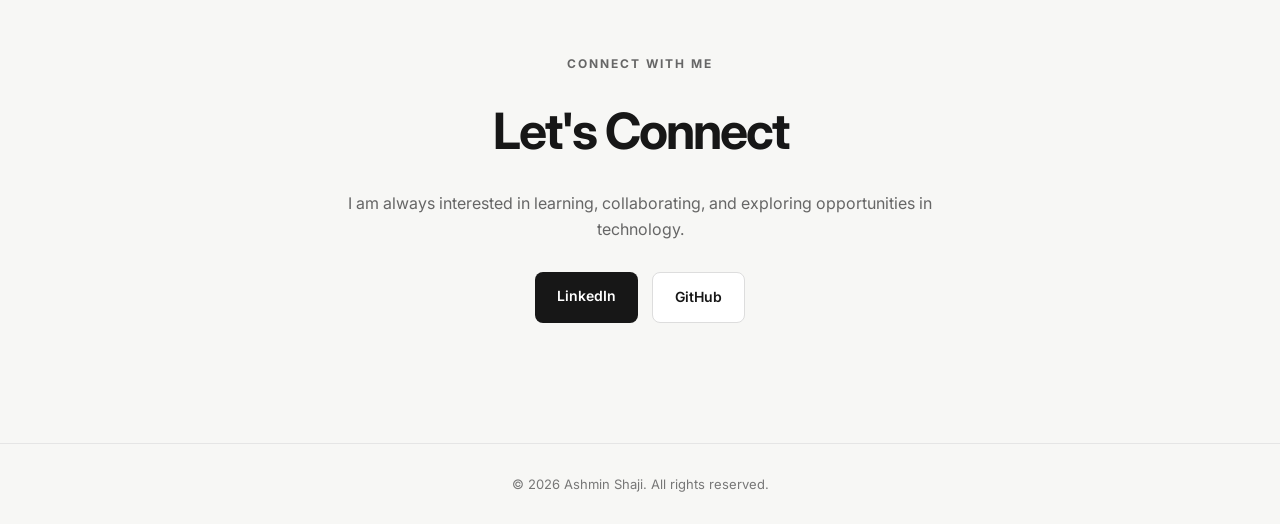
==== commit 6265acf8: "Update index.html" ====
--- a/index.html
+++ b/index.html
@@ -11,7 +11,9 @@
 
     <link rel="preconnect" href="https://fonts.googleapis.com">
     <link rel="preconnect" href="https://fonts.gstatic.com" crossorigin>
-    <link href="https://fonts.googleapis.com/css2?family=Inter:wght@400;500;600;700;800&display=swap" rel="stylesheet">
+
+    <link href="https://fonts.googleapis.com/css2?family=Inter:wght@400;500;600;700;800&display=swap"
+        rel="stylesheet">
 </head>
 
 <body>
@@ -52,15 +54,17 @@
             </p>
 
             <div class="buttons">
+
                 <a href="#projects" class="button dark">
                     View Projects
                 </a>
 
                 <a href="https://www.linkedin.com/in/ashmin-shaji-2b03342a4"
-                   target="_blank"
-                   class="button light">
+                    target="_blank"
+                    class="button light">
                     LinkedIn
                 </a>
+
             </div>
 
         </div>
@@ -69,9 +73,9 @@
         <!-- Profile Card -->
         <div class="profile-card">
 
-            <img src="profile.jpg"
-                 alt="Ashmin Shaji"
-                 class="profile-photo">
+            <img src="profile.jpg.jpeg"
+                alt="Ashmin Shaji"
+                class="profile-photo">
 
             <h3>
                 AI • ML • Data Science
@@ -175,20 +179,12 @@
             <h2>Things I've Built</h2>
         </div>
 
-
         <div class="projects-grid">
 
-
-            <!-- CodeCompass AI -->
-            <div class="project-card">
-
-                <div class="project-number">
-                    01
-                </div>
-
-                <h3>
-                    CodeCompass AI
-                </h3>
+            <div class="project-card">
+                <div class="project-number">01</div>
+
+                <h3>CodeCompass AI</h3>
 
                 <p>
                     CodeCompass AI is an AI-powered software intelligence
@@ -198,20 +194,13 @@
                     project structure, dependencies, potential risks,
                     and provides AI-generated insights and recommendations.
                 </p>
-
-            </div>
-
-
-            <!-- Emotion Music Player -->
-            <div class="project-card">
-
-                <div class="project-number">
-                    02
-                </div>
-
-                <h3>
-                    Emotion-Based Adaptive Music Player
-                </h3>
+            </div>
+
+
+            <div class="project-card">
+                <div class="project-number">02</div>
+
+                <h3>Emotion-Based Adaptive Music Player</h3>
 
                 <p>
                     An intelligent music player concept that adapts music
@@ -220,20 +209,13 @@
                     a more personalized and interactive music listening
                     experience.
                 </p>
-
-            </div>
-
-
-            <!-- Aeroplane Management -->
-            <div class="project-card">
-
-                <div class="project-number">
-                    03
-                </div>
-
-                <h3>
-                    Aeroplane Management System
-                </h3>
+            </div>
+
+
+            <div class="project-card">
+                <div class="project-number">03</div>
+
+                <h3>Aeroplane Management System</h3>
 
                 <p>
                     A Java-based airline management application designed
@@ -242,20 +224,13 @@
                     The system provides a simple interface for managing
                     airline-related operations.
                 </p>
-
-            </div>
-
-
-            <!-- Car Price -->
-            <div class="project-card">
-
-                <div class="project-number">
-                    04
-                </div>
-
-                <h3>
-                    Car Price Prediction & AI Chatbot
-                </h3>
+            </div>
+
+
+            <div class="project-card">
+                <div class="project-number">04</div>
+
+                <h3>Car Price Prediction & AI Chatbot</h3>
 
                 <p>
                     A machine learning project focused on predicting
@@ -264,20 +239,13 @@
                     providing practical experience in machine learning
                     and intelligent applications.
                 </p>
-
-            </div>
-
-
-            <!-- Iris -->
-            <div class="project-card">
-
-                <div class="project-number">
-                    05
-                </div>
-
-                <h3>
-                    Iris Flower Prediction
-                </h3>
+            </div>
+
+
+            <div class="project-card">
+                <div class="project-number">05</div>
+
+                <h3>Iris Flower Prediction</h3>
 
                 <p>
                     A machine learning classification project that predicts
@@ -285,20 +253,13 @@
                     The project provided practical experience in data
                     preprocessing, model training, and classification.
                 </p>
-
-            </div>
-
-
-            <!-- Diabetes -->
-            <div class="project-card">
-
-                <div class="project-number">
-                    06
-                </div>
-
-                <h3>
-                    Diabetes Prediction
-                </h3>
+            </div>
+
+
+            <div class="project-card">
+                <div class="project-number">06</div>
+
+                <h3>Diabetes Prediction</h3>
 
                 <p>
                     A machine learning project developed to predict the
@@ -306,7 +267,6 @@
                     features. It helped develop practical understanding
                     of data preprocessing, model building, and prediction.
                 </p>
-
             </div>
 
         </div>
@@ -321,7 +281,6 @@
             <p>EXPERIENCE</p>
             <h2>My Learning Journey</h2>
         </div>
-
 
         <div class="experience-card">
 
@@ -377,7 +336,7 @@
     </section>
 
 
-    <!-- Certifications Section -->
+    <!-- Certifications -->
     <section class="section">
 
         <div class="section-heading">
@@ -388,6 +347,7 @@
         <div class="certifications">
 
             <div class="certificate-card">
+
                 <h3>
                     IBM – Python for Data Science, AI & Development
                 </h3>
@@ -396,10 +356,12 @@
                     Certification covering Python programming,
                     data science concepts, and AI development.
                 </p>
+
             </div>
 
 
             <div class="certificate-card">
+
                 <h3>
                     Cognizant TechnoVerse Hackathon 2026
                 </h3>
@@ -408,14 +370,15 @@
                     Certificate of Appreciation for participation
                     in the hackathon.
                 </p>
-            </div>
-
-        </div>
-
-    </section>
-
-
-    <!-- Contact / Connect Section -->
+
+            </div>
+
+        </div>
+
+    </section>
+
+
+    <!-- Contact -->
     <section id="contact" class="contact-section">
 
         <p class="small-title">
@@ -434,14 +397,14 @@
         <div class="contact-buttons">
 
             <a href="https://www.linkedin.com/in/ashmin-shaji-2b03342a4"
-               target="_blank"
-               class="button dark">
+                target="_blank"
+                class="button dark">
                 LinkedIn
             </a>
 
             <a href="https://github.com/ashminshaji"
-               target="_blank"
-               class="button light">
+                target="_blank"
+                class="button light">
                 GitHub
             </a>
 
--- a/style.css
+++ b/style.css
@@ -0,0 +1,434 @@
+* {
+    margin: 0;
+    padding: 0;
+    box-sizing: border-box;
+}
+
+html {
+    scroll-behavior: smooth;
+}
+
+body {
+    font-family: "Inter", sans-serif;
+    background: #f7f7f5;
+    color: #171717;
+    line-height: 1.6;
+}
+
+header {
+    position: sticky;
+    top: 0;
+    z-index: 1000;
+
+    display: flex;
+    justify-content: space-between;
+    align-items: center;
+
+    padding: 22px 8%;
+
+    background: rgba(247, 247, 245, 0.95);
+    border-bottom: 1px solid #e5e5e5;
+}
+
+.logo {
+    text-decoration: none;
+    color: #171717;
+    font-size: 22px;
+    font-weight: 800;
+}
+
+.logo span {
+    color: #555;
+}
+
+nav {
+    display: flex;
+    gap: 30px;
+}
+
+nav a {
+    text-decoration: none;
+    color: #444;
+    font-size: 14px;
+    font-weight: 500;
+}
+
+nav a:hover {
+    color: #000;
+}
+
+.hero {
+    min-height: 90vh;
+
+    display: flex;
+    justify-content: space-between;
+    align-items: center;
+
+    gap: 70px;
+
+    padding: 80px 8%;
+}
+
+.hero-content {
+    max-width: 700px;
+}
+
+.small-title {
+    text-transform: uppercase;
+    letter-spacing: 2px;
+    font-size: 12px;
+    font-weight: 700;
+    color: #666;
+    margin-bottom: 18px;
+}
+
+.hero h1 {
+    font-size: clamp(48px, 7vw, 85px);
+    line-height: 1;
+    letter-spacing: -4px;
+    margin-bottom: 30px;
+}
+
+.hero h1 span {
+    color: #666;
+}
+
+.hero-text {
+    max-width: 650px;
+    font-size: 18px;
+    color: #555;
+    margin-bottom: 35px;
+}
+
+.buttons,
+.contact-buttons {
+    display: flex;
+    gap: 14px;
+    flex-wrap: wrap;
+}
+
+.button {
+    display: inline-block;
+    padding: 13px 22px;
+    border-radius: 8px;
+
+    text-decoration: none;
+
+    font-size: 14px;
+    font-weight: 600;
+
+    transition: 0.2s ease;
+}
+
+.button.dark {
+    background: #171717;
+    color: white;
+}
+
+.button.dark:hover {
+    background: #333;
+}
+
+.button.light {
+    background: white;
+    color: #171717;
+    border: 1px solid #ddd;
+}
+
+.button.light:hover {
+    background: #eee;
+}
+
+.profile-card {
+    width: 310px;
+
+    padding: 35px;
+
+    background: white;
+    border: 1px solid #e4e4e4;
+    border-radius: 20px;
+
+    text-align: center;
+
+    box-shadow: 0 20px 50px rgba(0, 0, 0, 0.07);
+}
+
+.profile-photo {
+    width: 180px;
+    height: 180px;
+
+    object-fit: cover;
+    object-position: center 25%;
+
+    border-radius: 50%;
+
+    display: block;
+
+    margin: 0 auto 25px;
+
+    border: 5px solid #f0f0f0;
+}
+
+.profile-card h3 {
+    font-size: 17px;
+    margin-bottom: 5px;
+}
+
+.profile-card p {
+    font-size: 13px;
+    color: #777;
+}
+
+.section {
+    padding: 100px 8%;
+    border-top: 1px solid #e5e5e5;
+}
+
+.section-heading {
+    margin-bottom: 50px;
+}
+
+.section-heading p {
+    font-size: 12px;
+    font-weight: 700;
+    letter-spacing: 2px;
+    color: #777;
+    margin-bottom: 8px;
+}
+
+.section-heading h2 {
+    font-size: 42px;
+    letter-spacing: -1.5px;
+}
+
+.about-content {
+    max-width: 850px;
+}
+
+.about-content p {
+    font-size: 17px;
+    color: #555;
+    margin-bottom: 20px;
+}
+
+.skills-grid {
+    display: grid;
+    grid-template-columns: repeat(4, 1fr);
+    gap: 20px;
+}
+
+.skill-card {
+    background: white;
+    padding: 30px;
+    border: 1px solid #e5e5e5;
+    border-radius: 14px;
+}
+
+.skill-card h3 {
+    margin-bottom: 12px;
+    font-size: 18px;
+}
+
+.skill-card p {
+    color: #666;
+    font-size: 14px;
+}
+
+.projects-grid {
+    display: grid;
+    grid-template-columns: repeat(2, 1fr);
+    gap: 22px;
+}
+
+.project-card {
+    background: white;
+
+    padding: 35px;
+
+    border: 1px solid #e5e5e5;
+    border-radius: 15px;
+
+    transition: 0.2s ease;
+}
+
+.project-card:hover {
+    transform: translateY(-5px);
+    box-shadow: 0 15px 40px rgba(0, 0, 0, 0.07);
+}
+
+.project-number {
+    font-size: 13px;
+    color: #888;
+    margin-bottom: 25px;
+}
+
+.project-card h3 {
+    font-size: 23px;
+    margin-bottom: 15px;
+}
+
+.project-card p {
+    color: #666;
+    font-size: 15px;
+}
+
+.experience-card {
+    max-width: 850px;
+
+    background: white;
+
+    padding: 30px;
+
+    border: 1px solid #e5e5e5;
+    border-radius: 14px;
+
+    margin-bottom: 20px;
+}
+
+.experience-card h3 {
+    font-size: 21px;
+    margin-bottom: 5px;
+}
+
+.experience-card .date {
+    color: #777;
+    font-size: 13px;
+    margin-bottom: 15px;
+}
+
+.experience-card p {
+    color: #555;
+}
+
+.certifications {
+    display: grid;
+    grid-template-columns: repeat(2, 1fr);
+    gap: 20px;
+}
+
+.certificate-card {
+    background: white;
+
+    padding: 30px;
+
+    border: 1px solid #e5e5e5;
+    border-radius: 14px;
+}
+
+.certificate-card h3 {
+    margin-bottom: 12px;
+}
+
+.certificate-card p {
+    color: #666;
+}
+
+.contact-section {
+    text-align: center;
+
+    padding: 120px 8%;
+
+    border-top: 1px solid #e5e5e5;
+}
+
+.contact-section h2 {
+    font-size: 50px;
+    letter-spacing: -2px;
+    margin-bottom: 20px;
+}
+
+.contact-section > p:not(.small-title) {
+    max-width: 600px;
+    margin: 0 auto 30px;
+    color: #666;
+}
+
+.contact-buttons {
+    justify-content: center;
+}
+
+footer {
+    padding: 30px 8%;
+
+    text-align: center;
+
+    border-top: 1px solid #e5e5e5;
+
+    color: #777;
+
+    font-size: 13px;
+}
+
+
+/* Responsive Design */
+
+@media (max-width: 900px) {
+
+    header {
+        padding: 18px 5%;
+    }
+
+    nav {
+        gap: 15px;
+    }
+
+    .hero {
+        flex-direction: column;
+        align-items: flex-start;
+
+        padding: 70px 5%;
+    }
+
+    .profile-card {
+        width: 100%;
+        max-width: 350px;
+        align-self: center;
+    }
+
+    .skills-grid {
+        grid-template-columns: repeat(2, 1fr);
+    }
+
+    .projects-grid {
+        grid-template-columns: 1fr;
+    }
+
+    .certifications {
+        grid-template-columns: 1fr;
+    }
+
+    .section {
+        padding: 80px 5%;
+    }
+}
+
+
+@media (max-width: 600px) {
+
+    header {
+        flex-direction: column;
+        gap: 15px;
+    }
+
+    nav {
+        flex-wrap: wrap;
+        justify-content: center;
+    }
+
+    .hero h1 {
+        font-size: 50px;
+        letter-spacing: -2px;
+    }
+
+    .skills-grid {
+        grid-template-columns: 1fr;
+    }
+
+    .section-heading h2 {
+        font-size: 34px;
+    }
+
+    .contact-section h2 {
+        font-size: 40px;
+    }
+}
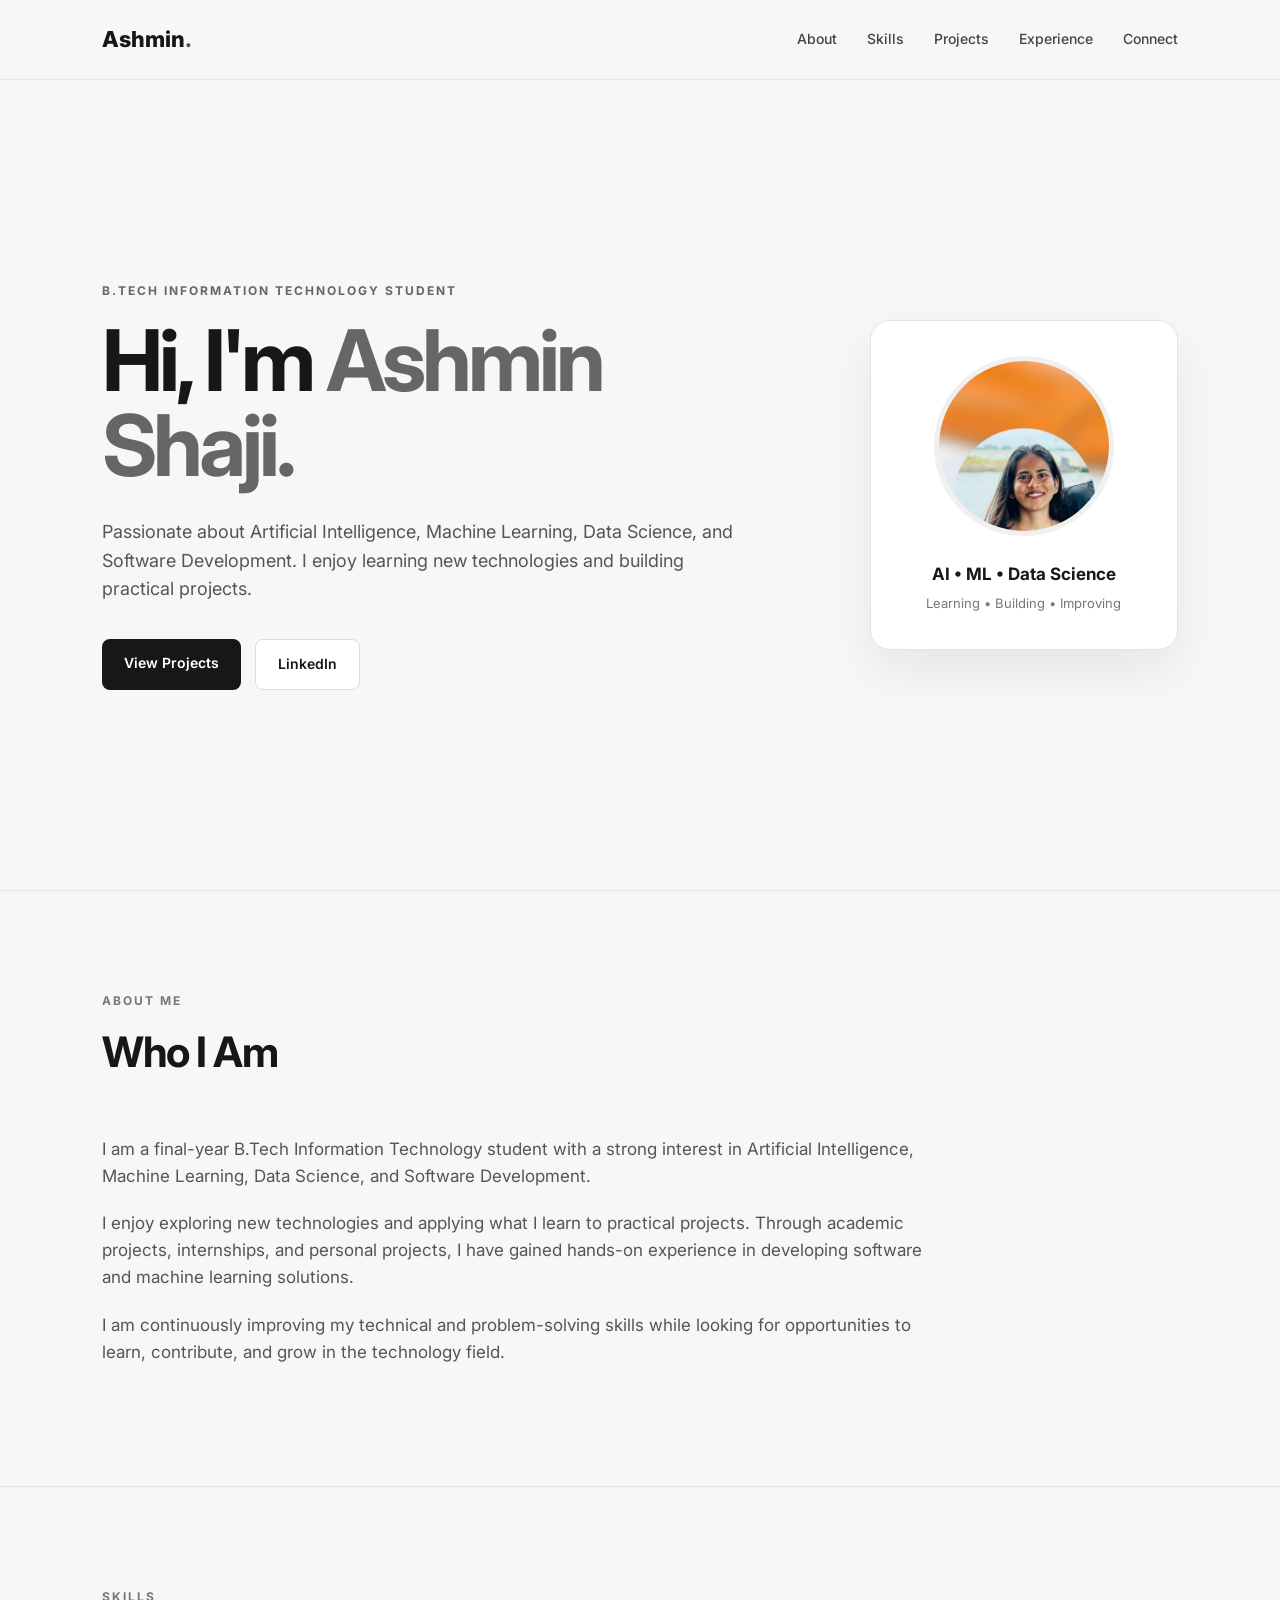
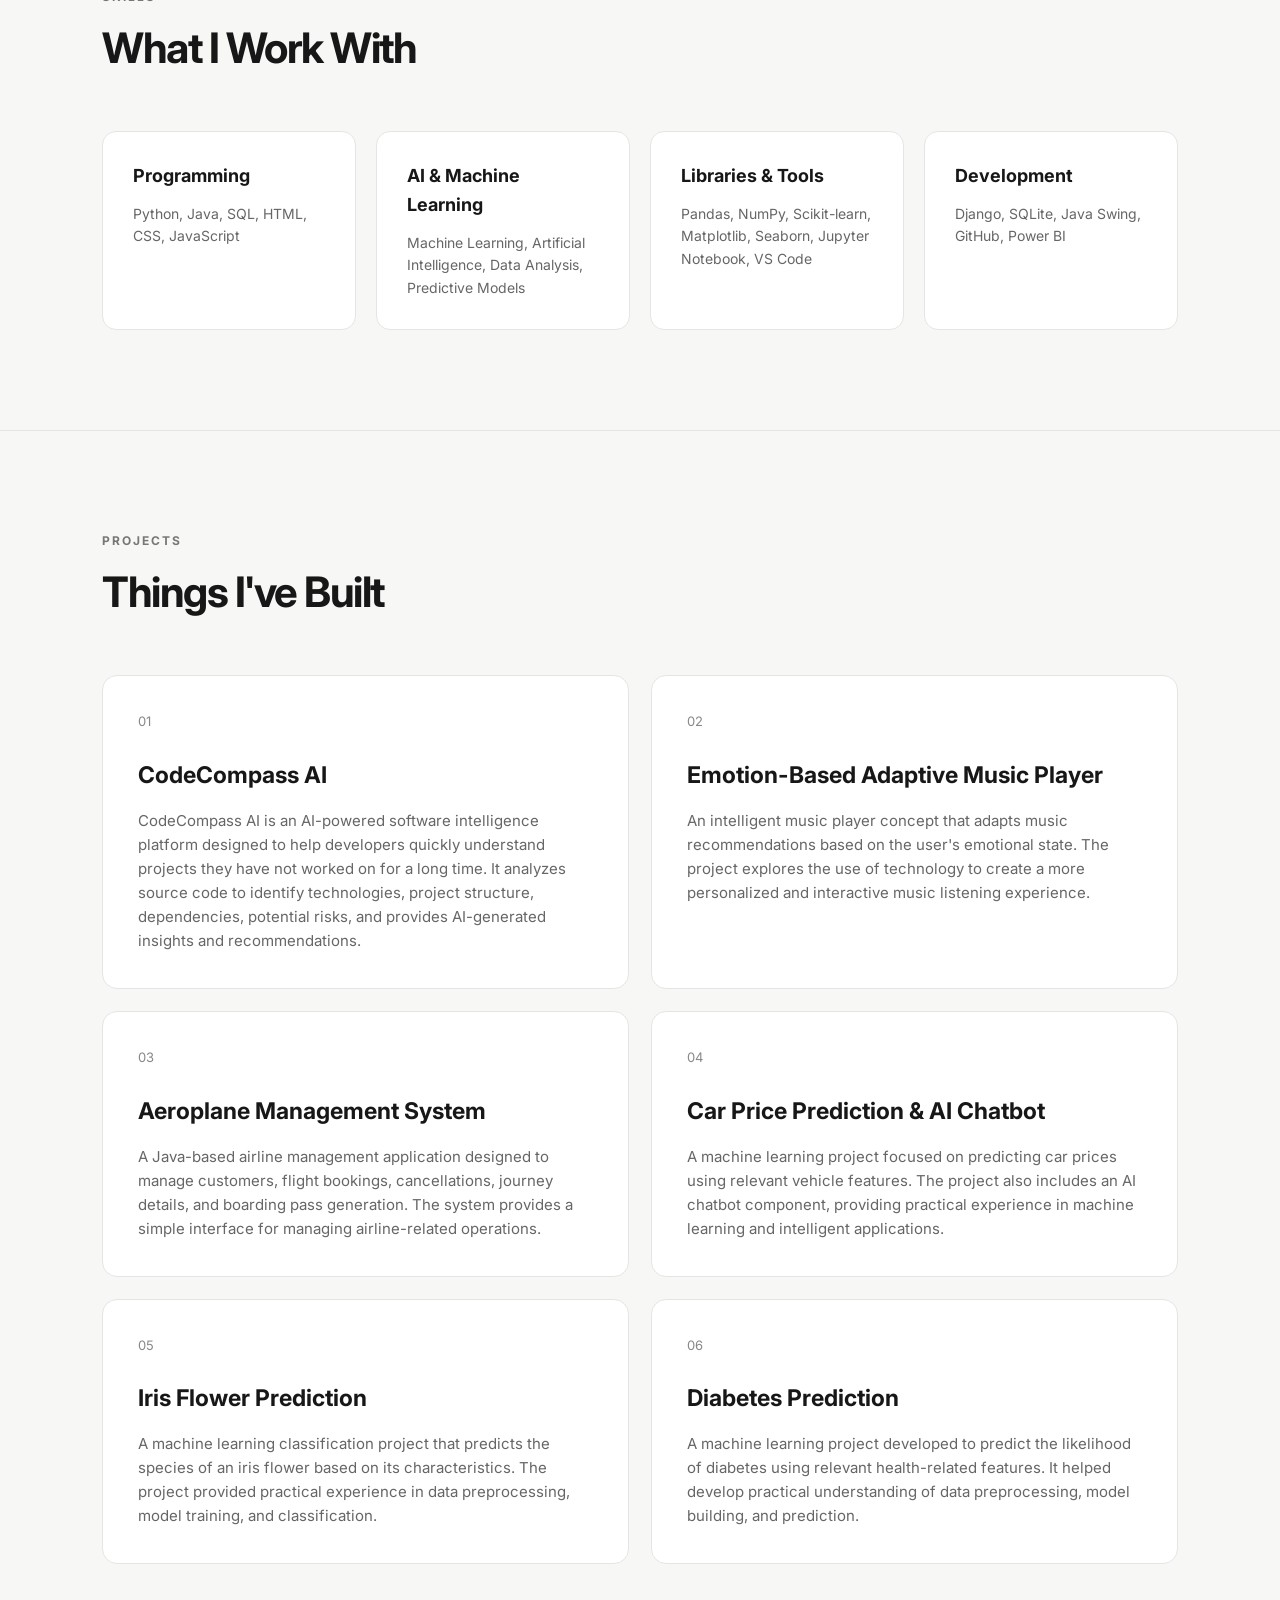
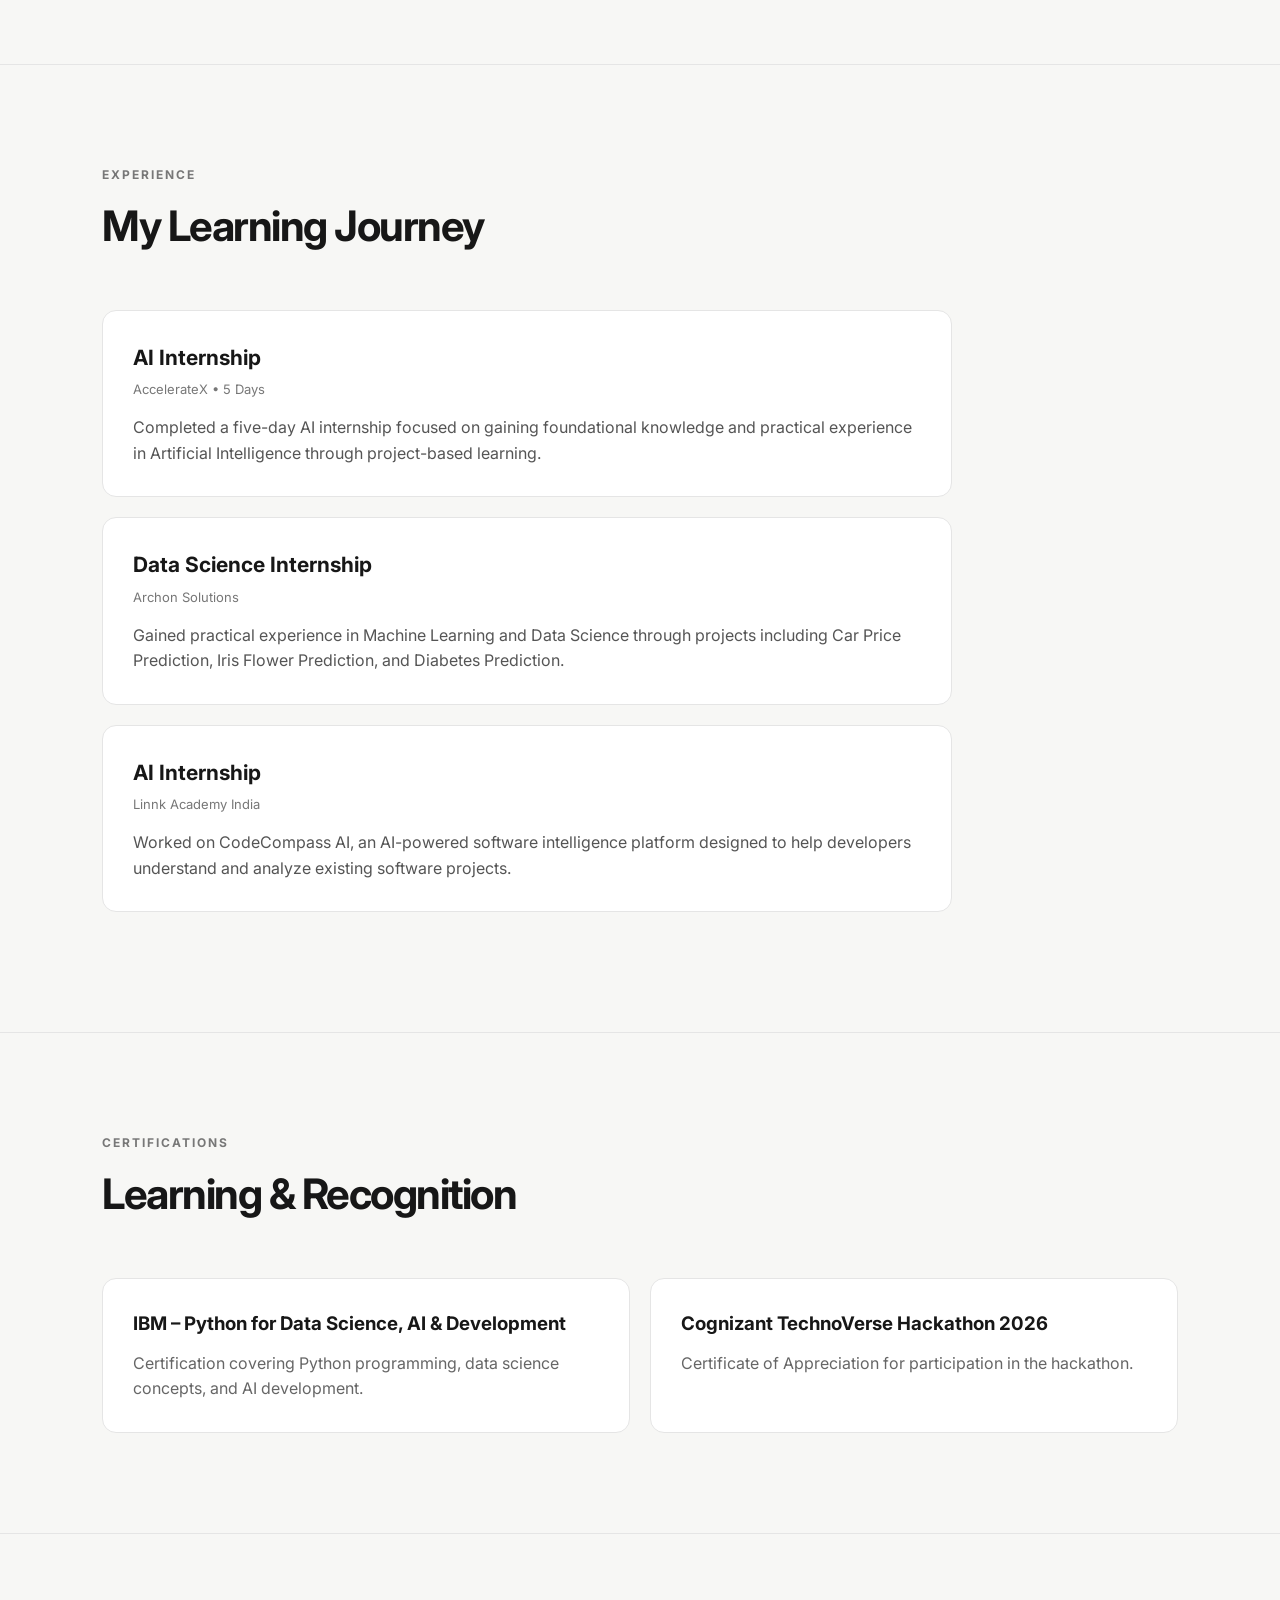
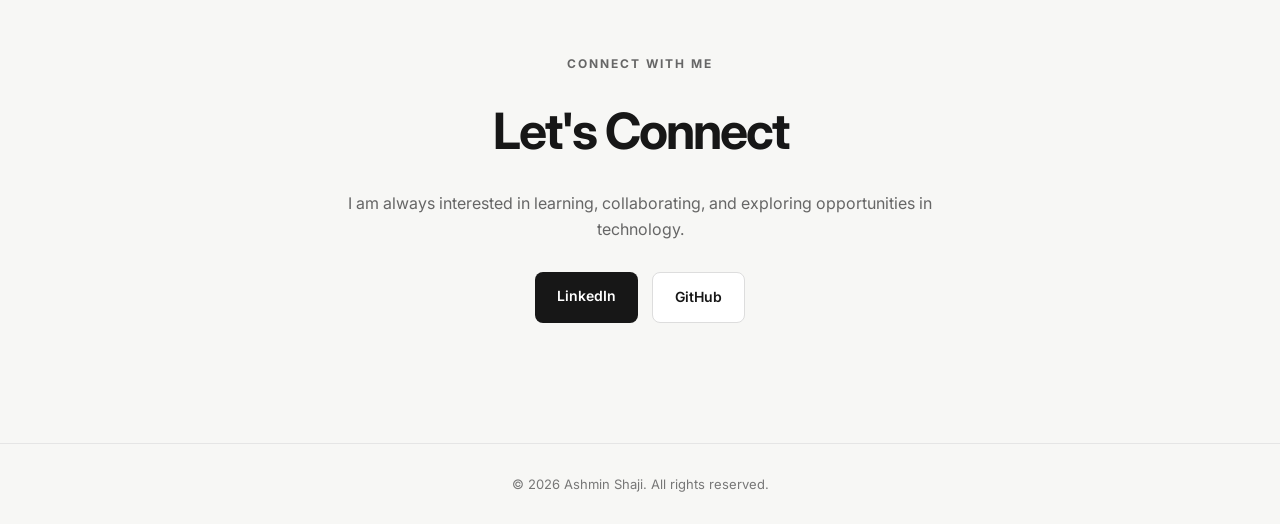
==== commit 6a5838af: "Update index.html" ====
--- a/index.html
+++ b/index.html
@@ -73,7 +73,7 @@
         <!-- Profile Card -->
         <div class="profile-card">
 
-            <img src="profile.jpg.jpeg"
+            <img src="profile.jpg"
                 alt="Ashmin Shaji"
                 class="profile-photo">
 
--- a/style.css
+++ b/style.css
@@ -157,13 +157,14 @@
     width: 180px;
     height: 180px;
 
+    aspect-ratio: 1 / 1;
     object-fit: cover;
-    object-position: center 25%;
+
+    object-position: center 10%;
 
     border-radius: 50%;
 
     display: block;
-
     margin: 0 auto 25px;
 
     border: 5px solid #f0f0f0;
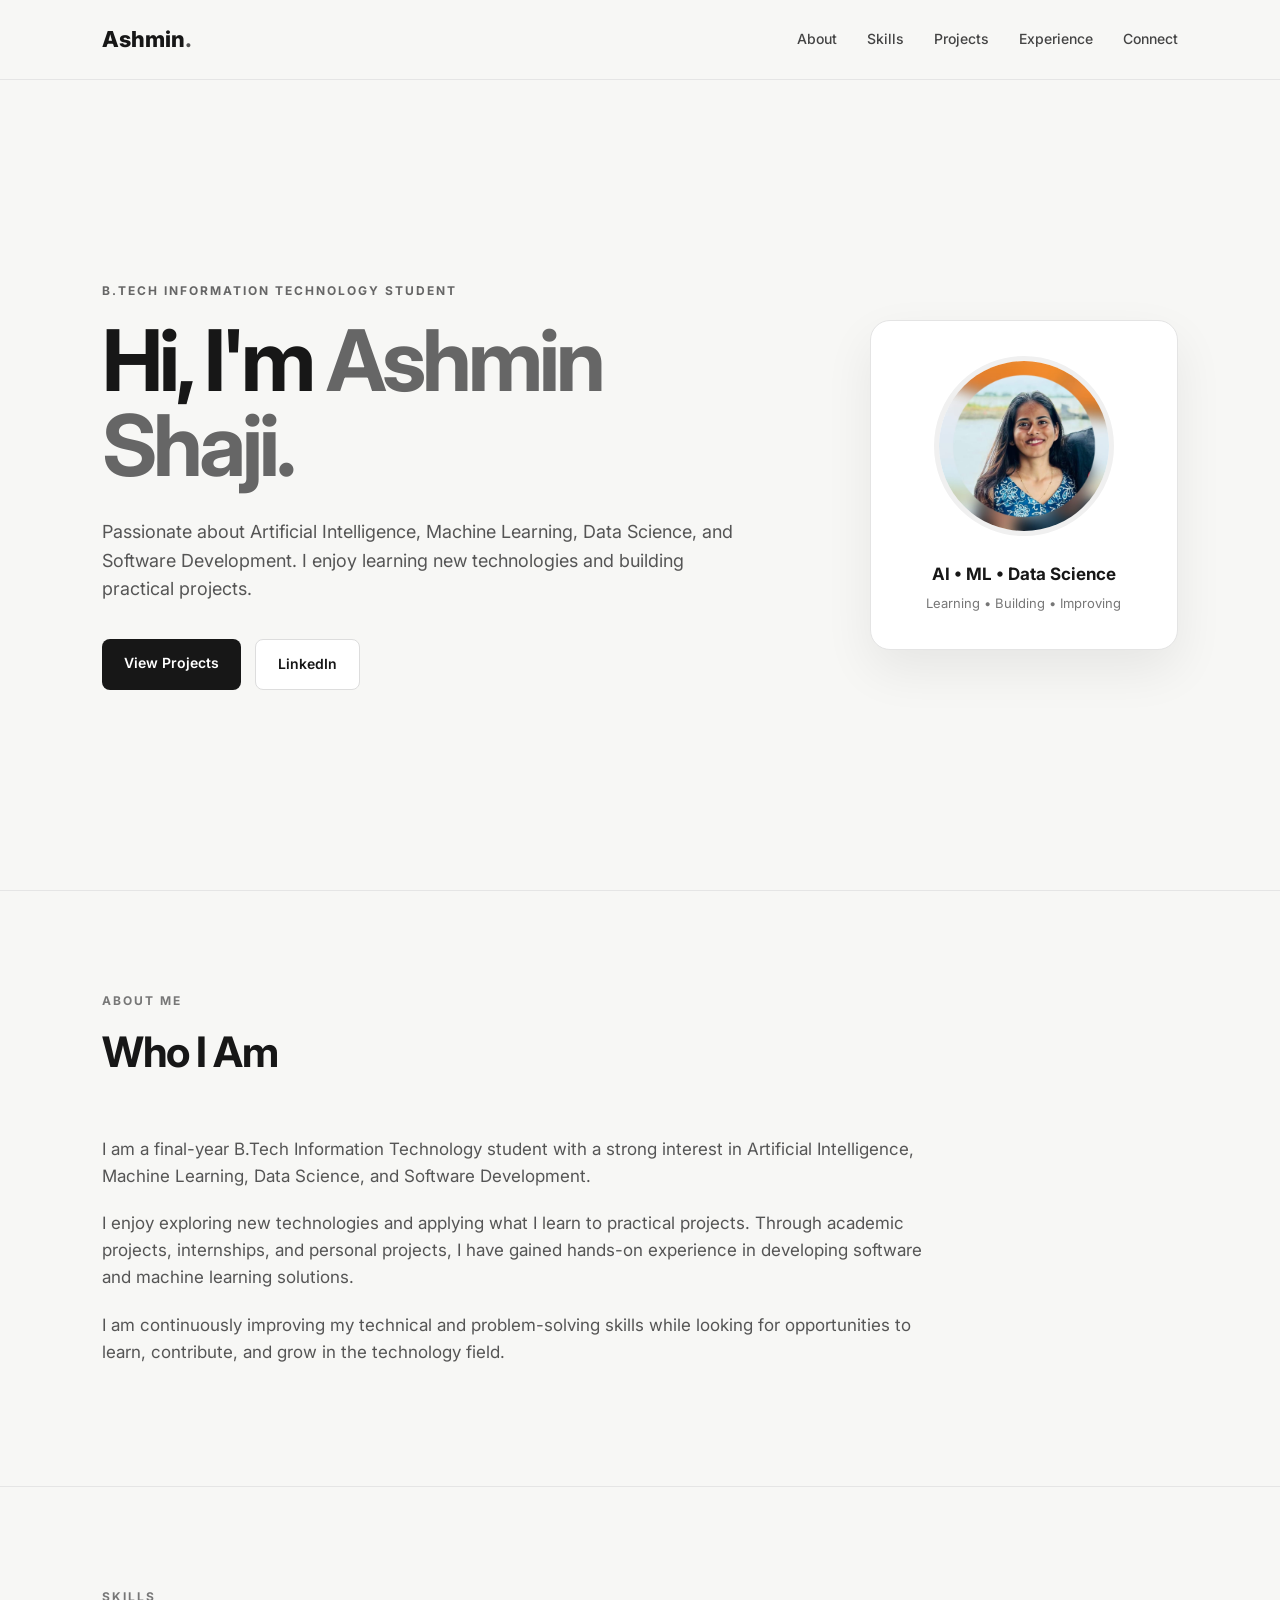
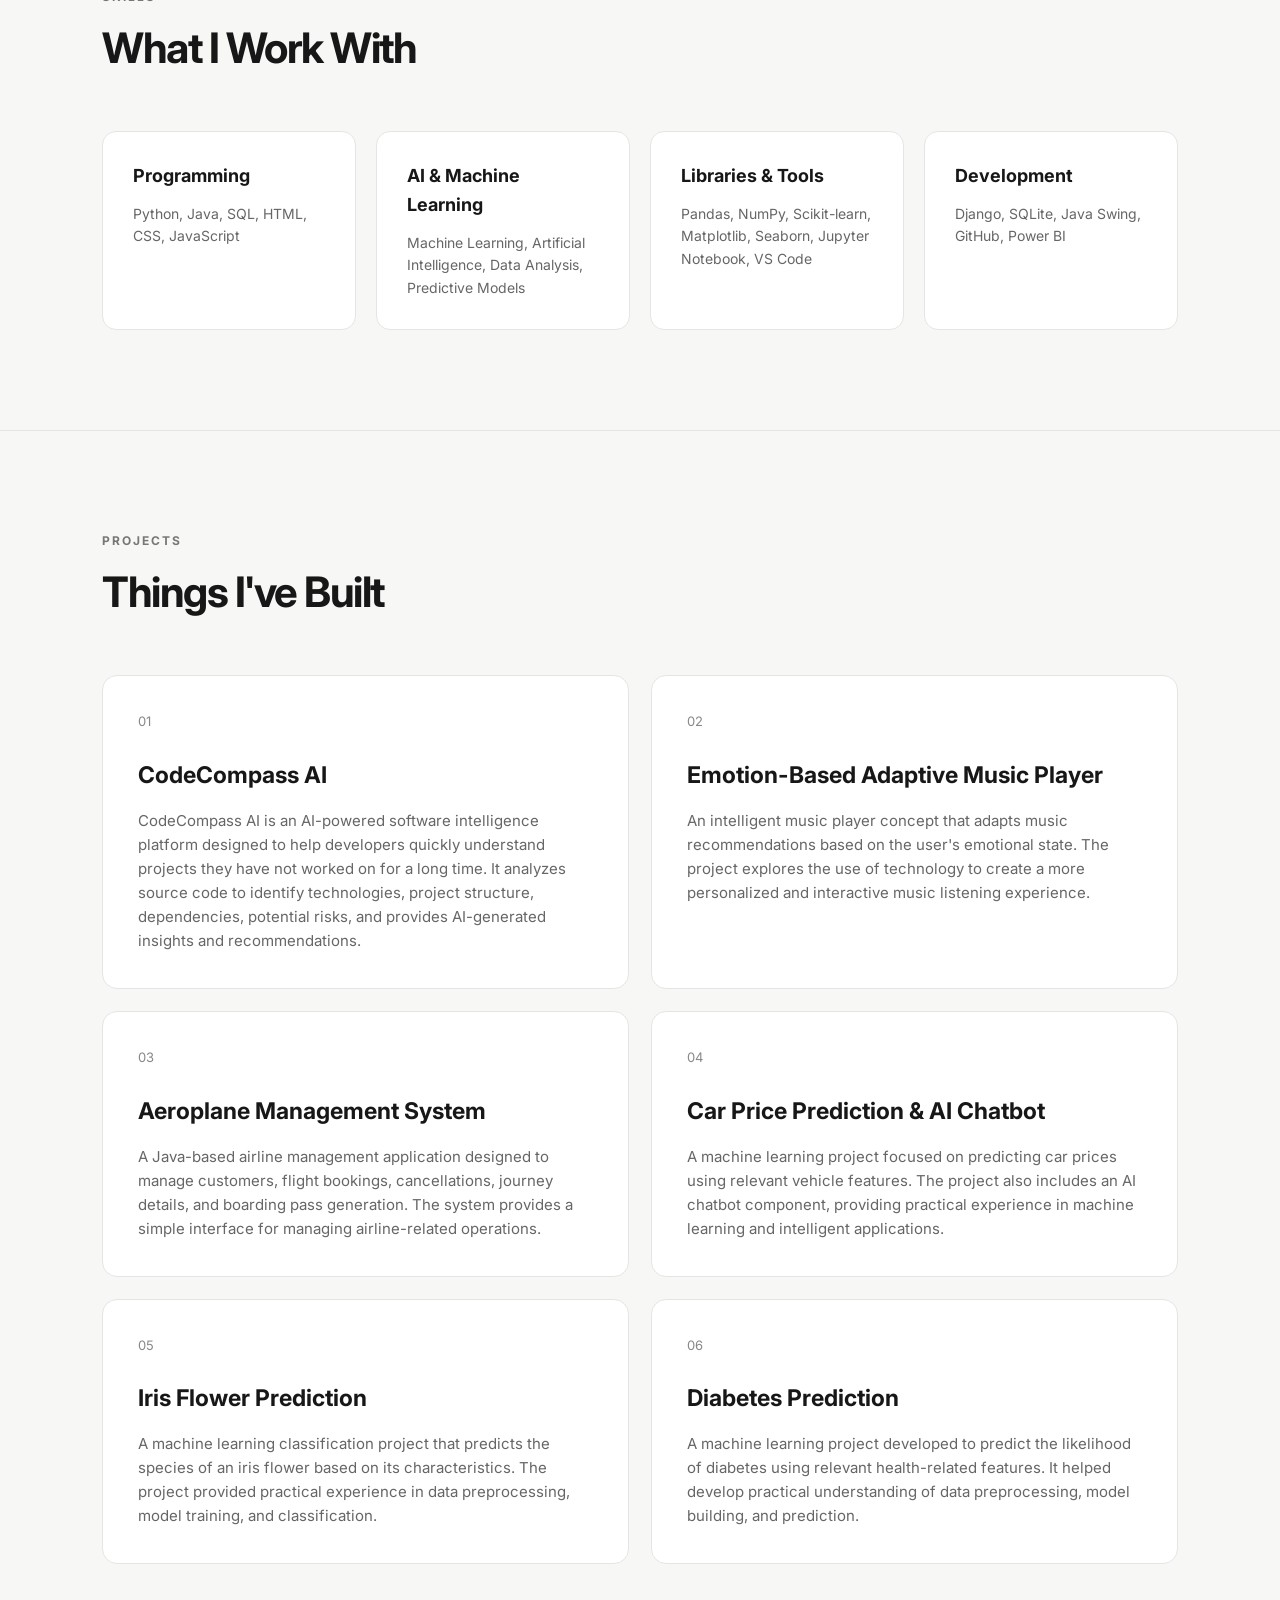
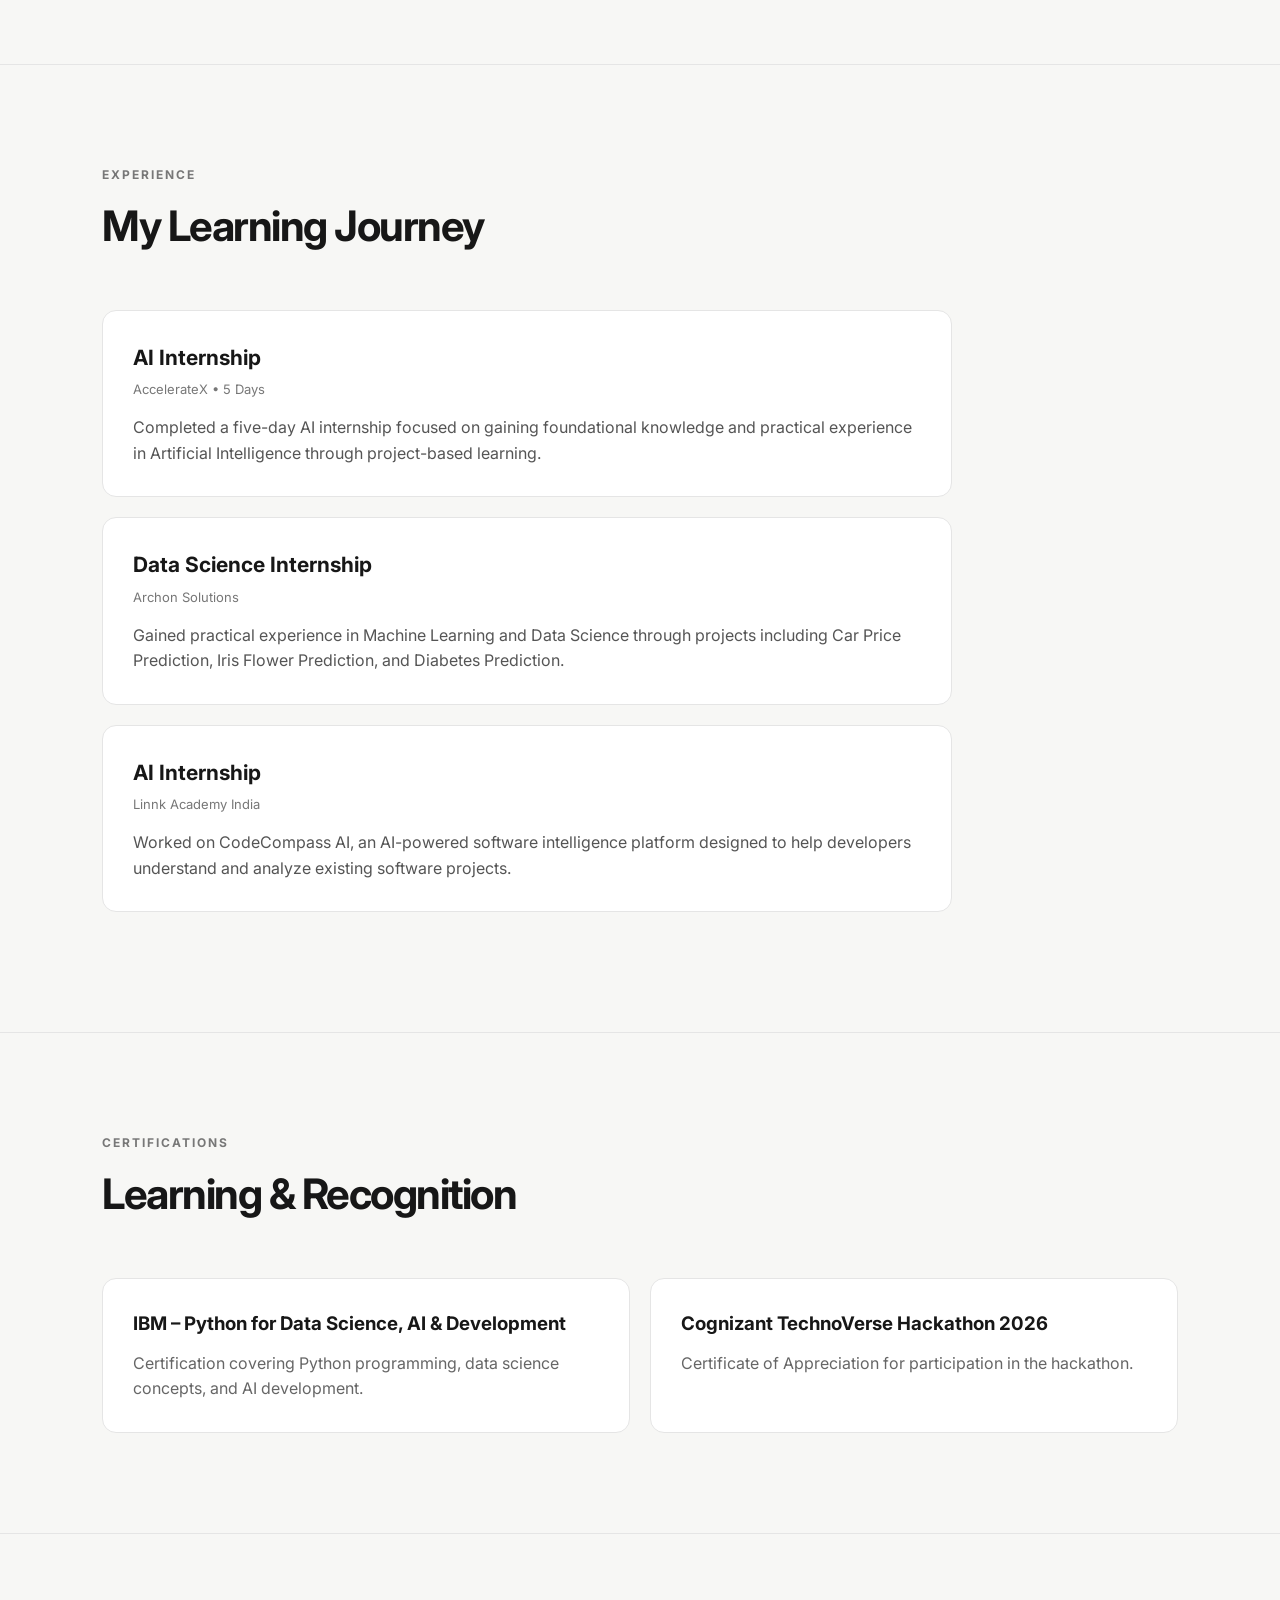
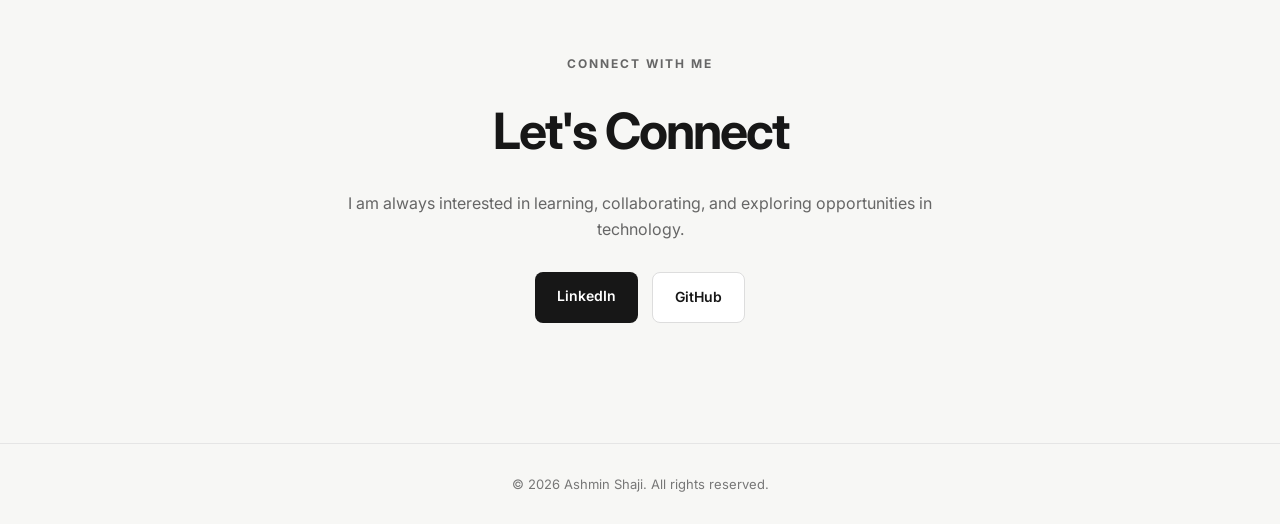
==== commit cdf36ae8: "Update index.html" ====
--- a/index.html
+++ b/index.html
@@ -73,9 +73,9 @@
         <!-- Profile Card -->
         <div class="profile-card">
 
-            <img src="profile.jpg"
-                alt="Ashmin Shaji"
-                class="profile-photo">
+<img src="profile.jpg"
+     alt="Ashmin Shaji"
+     class="profile-photo">
 
             <h3>
                 AI • ML • Data Science
--- a/style.css
+++ b/style.css
@@ -156,17 +156,11 @@
 .profile-photo {
     width: 180px;
     height: 180px;
-
-    aspect-ratio: 1 / 1;
     object-fit: cover;
-
-    object-position: center 10%;
-
+    object-position: center center;
     border-radius: 50%;
-
     display: block;
     margin: 0 auto 25px;
-
     border: 5px solid #f0f0f0;
 }
 
